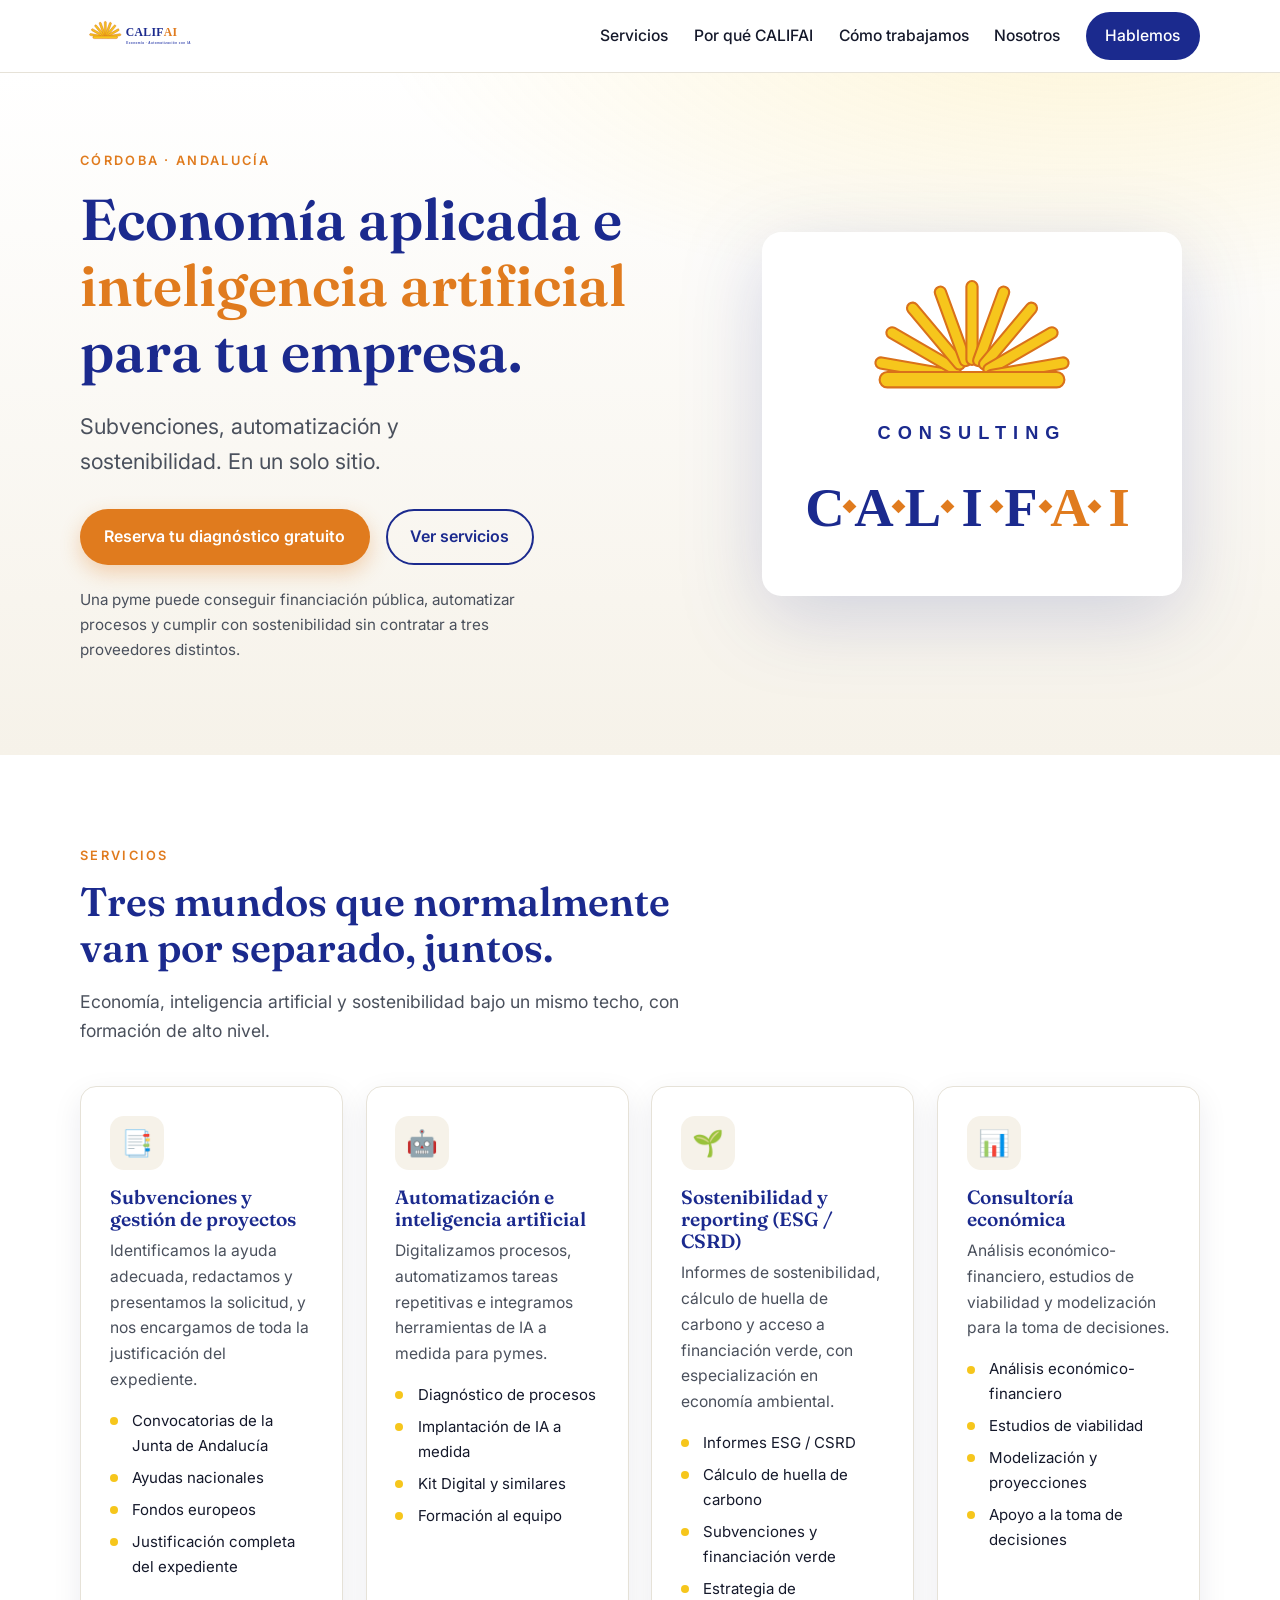
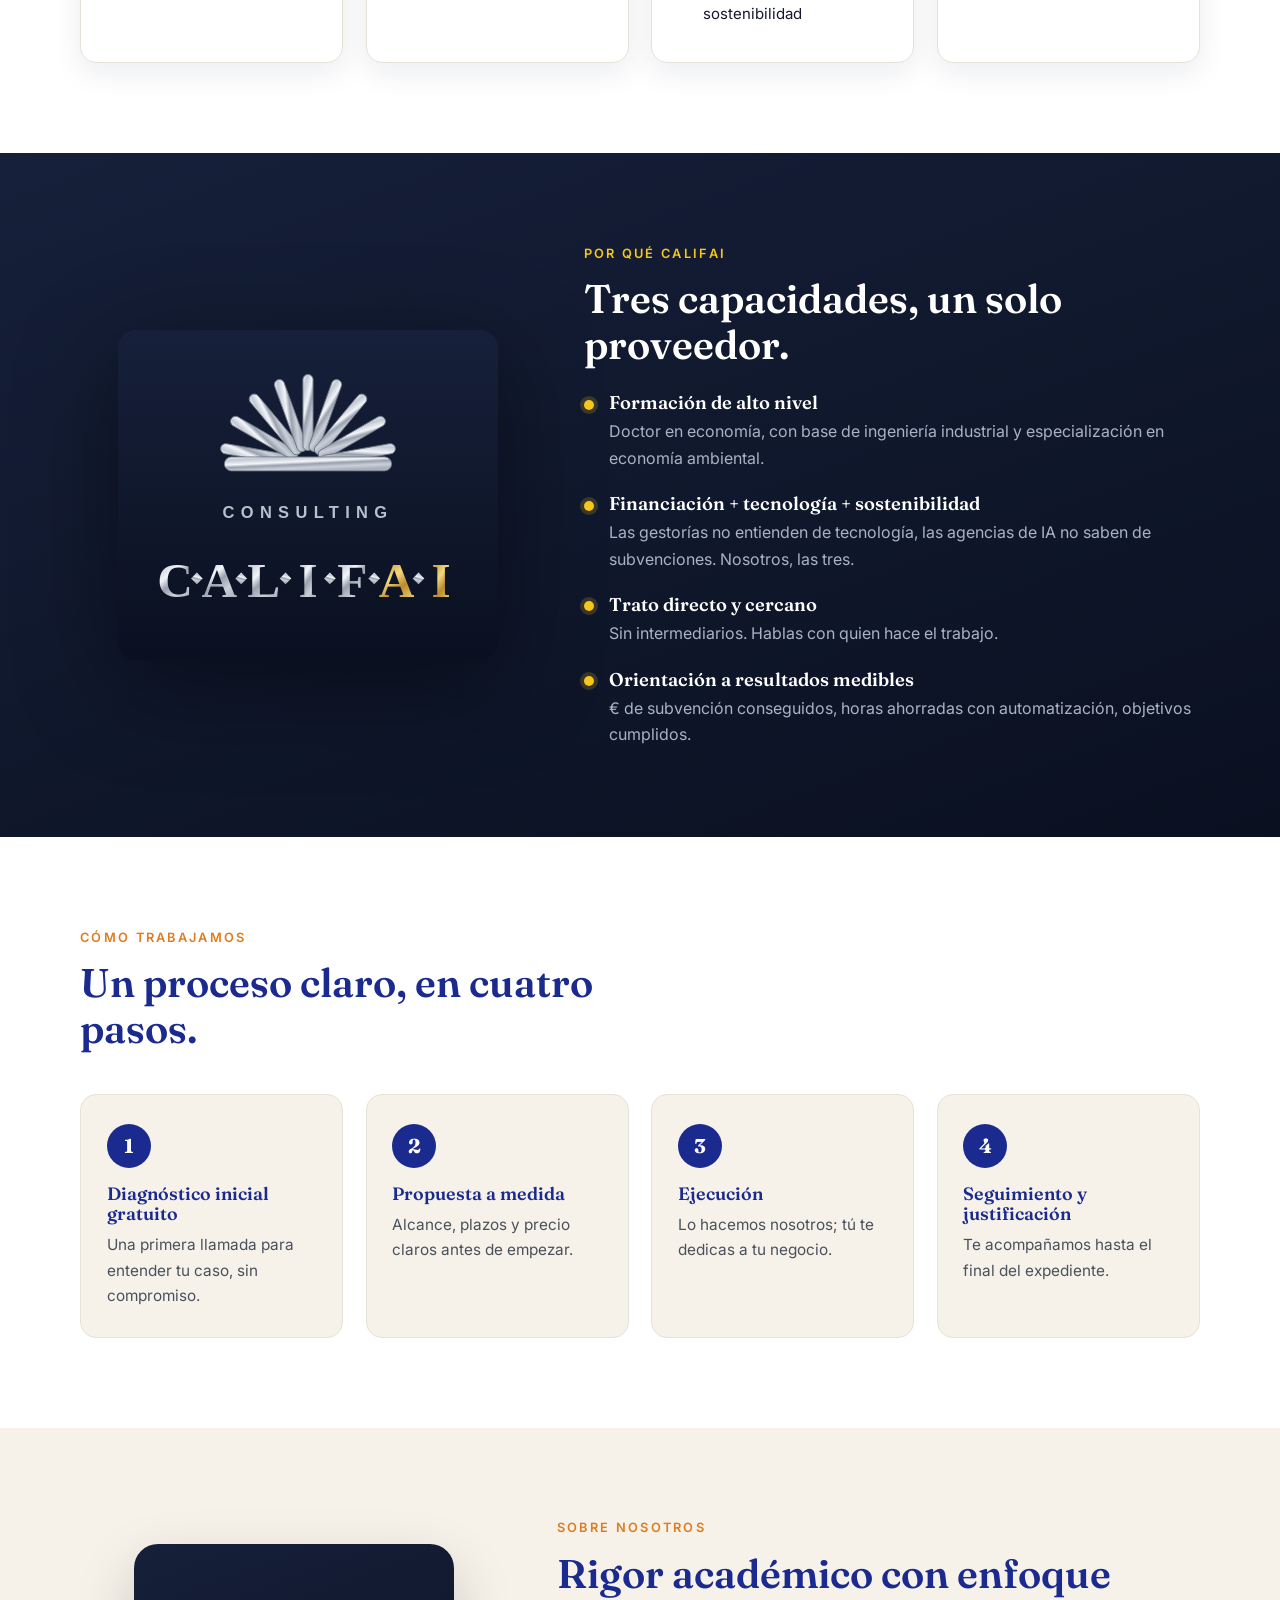
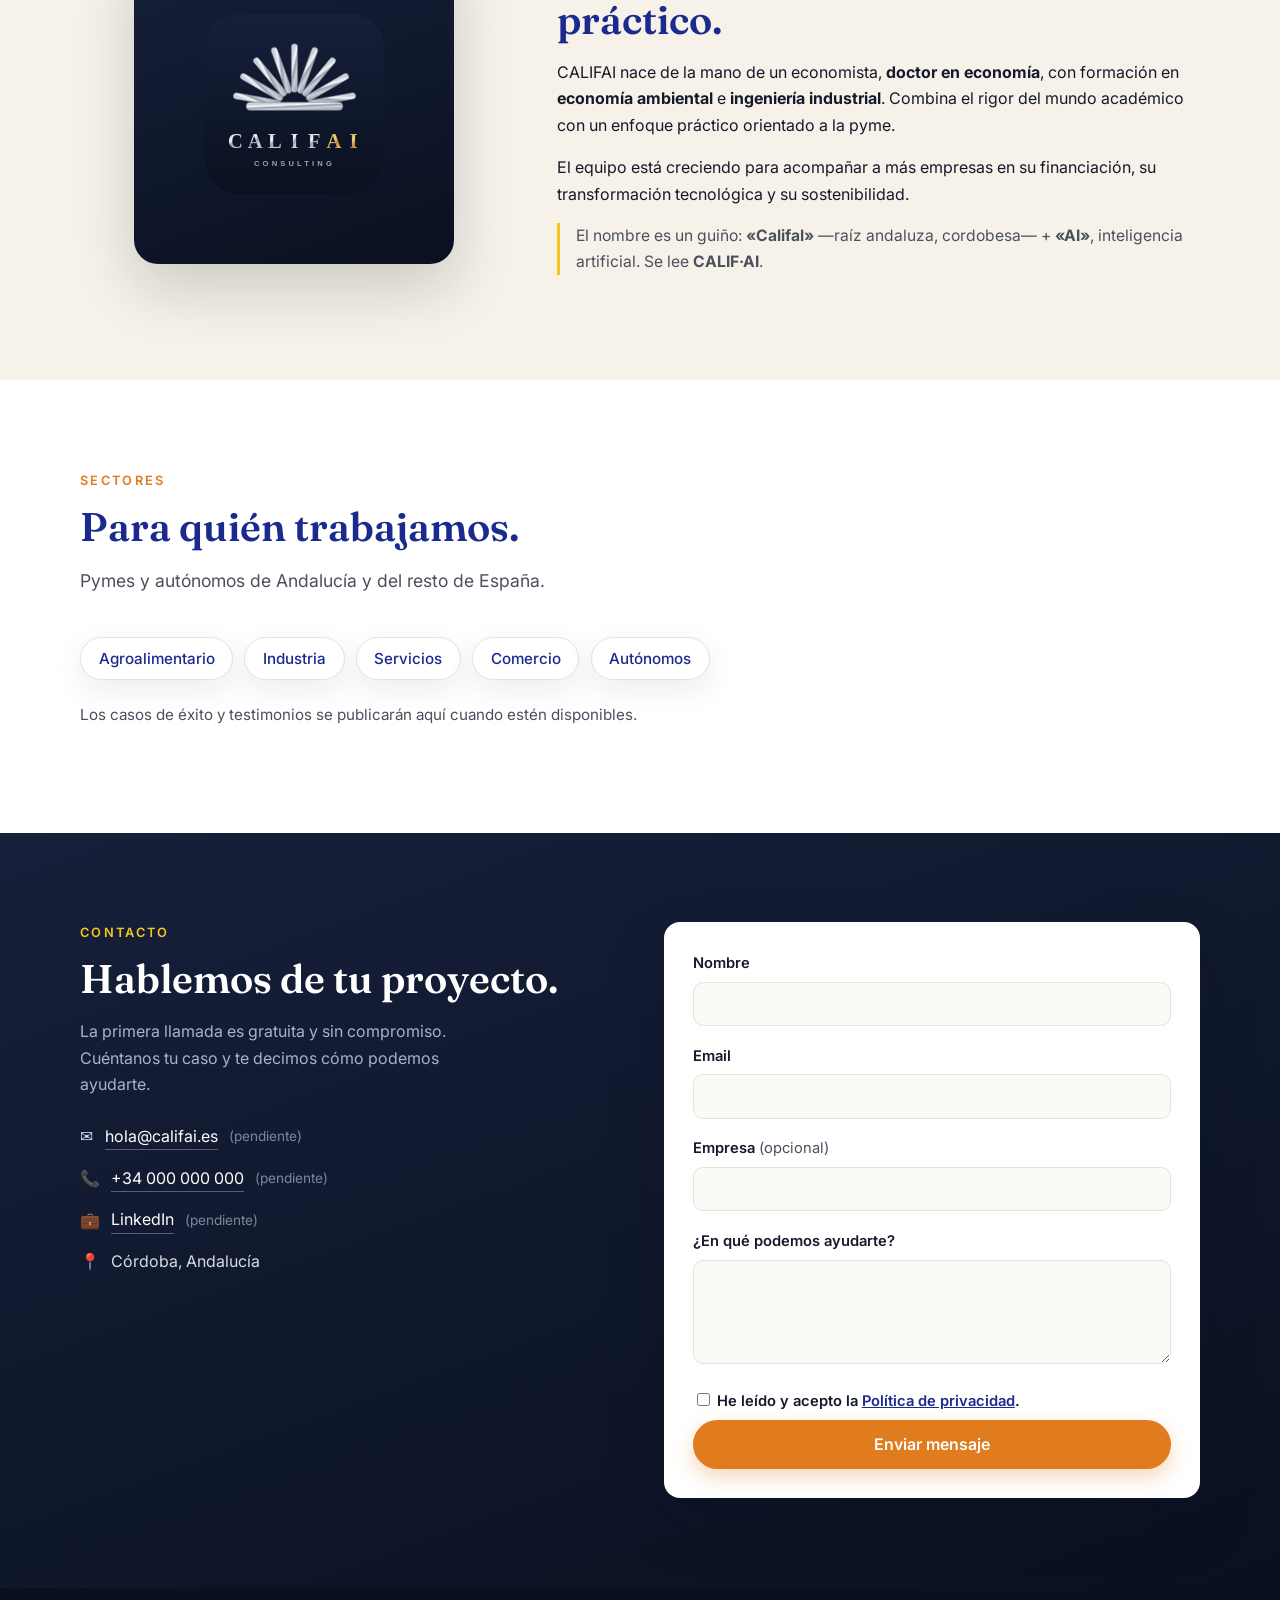
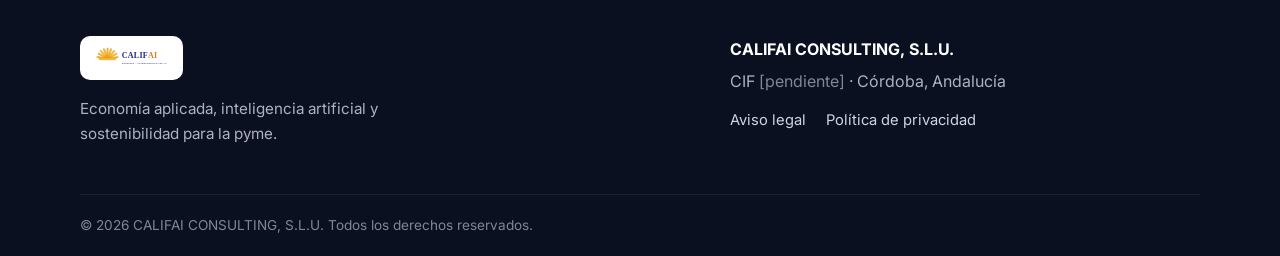
==== index.html @ d1c33600 "Monta la web corporativa de CALIFAI Sitio estático one-page (HTML/CSS/JS minimo) listo para GitHub P" ====
<!DOCTYPE html>
<html lang="es">
<head>
  <meta charset="UTF-8" />
  <meta name="viewport" content="width=device-width, initial-scale=1.0" />

  <title>CALIFAI — Economía aplicada, IA y sostenibilidad para tu empresa</title>
  <meta name="description" content="Consultora boutique en Córdoba. Unimos subvenciones, automatización con IA y sostenibilidad (ESG/CSRD) en un solo proveedor para que tu pyme crezca." />
  <meta name="author" content="CALIFAI CONSULTING, S.L.U." />
  <meta name="theme-color" content="#1B2A8E" />

  <!-- Open Graph -->
  <meta property="og:type" content="website" />
  <meta property="og:title" content="CALIFAI — Economía aplicada e inteligencia artificial" />
  <meta property="og:description" content="Subvenciones, automatización con IA y sostenibilidad. En un solo sitio." />
  <meta property="og:image" content="assets/califai_plata_medianoche.svg" />
  <meta property="og:locale" content="es_ES" />
  <meta name="twitter:card" content="summary_large_image" />
  <meta name="twitter:title" content="CALIFAI — Economía aplicada e inteligencia artificial" />
  <meta name="twitter:description" content="Subvenciones, automatización con IA y sostenibilidad. En un solo sitio." />
  <meta name="twitter:image" content="assets/califai_plata_medianoche.svg" />

  <!-- Favicon -->
  <link rel="icon" type="image/svg+xml" href="assets/califai_icono_metalico.svg" />
  <link rel="apple-touch-icon" href="assets/califai_icono_metalico.svg" />

  <!-- Fonts -->
  <link rel="preconnect" href="https://fonts.googleapis.com" />
  <link rel="preconnect" href="https://fonts.gstatic.com" crossorigin />
  <link href="https://fonts.googleapis.com/css2?family=Fraunces:opsz,wght@9..144,500;9..144,600;9..144,700&family=Inter:wght@400;500;600;700&display=swap" rel="stylesheet" />

  <link rel="stylesheet" href="styles.css" />
</head>
<body>
  <a class="skip-link" href="#main">Saltar al contenido</a>

  <!-- ===== Header / Navbar ===== -->
  <header class="site-header" id="top">
    <div class="container nav">
      <a class="nav__logo" href="#top" aria-label="CALIFAI — inicio">
        <img src="assets/califai_horizontal.svg" alt="CALIFAI Consulting" width="200" height="77" />
      </a>

      <button class="nav__toggle" aria-expanded="false" aria-controls="nav-menu" aria-label="Abrir menú">
        <span></span><span></span><span></span>
      </button>

      <nav class="nav__menu" id="nav-menu" aria-label="Navegación principal">
        <a href="#servicios">Servicios</a>
        <a href="#porque">Por qué CALIFAI</a>
        <a href="#proceso">Cómo trabajamos</a>
        <a href="#nosotros">Nosotros</a>
        <a class="btn btn--small" href="#contacto">Hablemos</a>
      </nav>
    </div>
  </header>

  <main id="main">

    <!-- ===== Hero ===== -->
    <section class="hero">
      <div class="container hero__inner">
        <div class="hero__content">
          <p class="hero__eyebrow">Córdoba · Andalucía</p>
          <h1 class="hero__title">Economía aplicada e <span class="accent">inteligencia&nbsp;artificial</span> para tu empresa.</h1>
          <p class="hero__subtitle">Subvenciones, automatización y sostenibilidad. En un solo sitio.</p>
          <div class="hero__actions">
            <a class="btn btn--primary" href="#contacto">Reserva tu diagnóstico gratuito</a>
            <a class="btn btn--ghost" href="#servicios">Ver servicios</a>
          </div>
          <p class="hero__note">Una pyme puede conseguir financiación pública, automatizar procesos y cumplir con sostenibilidad sin contratar a tres proveedores distintos.</p>
        </div>
        <div class="hero__art" aria-hidden="true">
          <img src="assets/califai_ai_destacada.svg" alt="" loading="eager" />
        </div>
      </div>
    </section>

    <!-- ===== Servicios ===== -->
    <section id="servicios" class="section">
      <div class="container">
        <header class="section__head">
          <p class="section__eyebrow">Servicios</p>
          <h2 class="section__title">Tres mundos que normalmente van por separado, juntos.</h2>
          <p class="section__lead">Economía, inteligencia artificial y sostenibilidad bajo un mismo techo, con formación de alto nivel.</p>
        </header>

        <div class="cards">
          <article class="card">
            <div class="card__icon" aria-hidden="true">📑</div>
            <h3 class="card__title">Subvenciones y gestión de proyectos</h3>
            <p class="card__what">Identificamos la ayuda adecuada, redactamos y presentamos la solicitud, y nos encargamos de toda la justificación del expediente.</p>
            <ul class="card__list">
              <li>Convocatorias de la Junta de Andalucía</li>
              <li>Ayudas nacionales</li>
              <li>Fondos europeos</li>
              <li>Justificación completa del expediente</li>
            </ul>
          </article>

          <article class="card">
            <div class="card__icon" aria-hidden="true">🤖</div>
            <h3 class="card__title">Automatización e inteligencia artificial</h3>
            <p class="card__what">Digitalizamos procesos, automatizamos tareas repetitivas e integramos herramientas de IA a medida para pymes.</p>
            <ul class="card__list">
              <li>Diagnóstico de procesos</li>
              <li>Implantación de IA a medida</li>
              <li>Kit Digital y similares</li>
              <li>Formación al equipo</li>
            </ul>
          </article>

          <article class="card">
            <div class="card__icon" aria-hidden="true">🌱</div>
            <h3 class="card__title">Sostenibilidad y reporting (ESG / CSRD)</h3>
            <p class="card__what">Informes de sostenibilidad, cálculo de huella de carbono y acceso a financiación verde, con especialización en economía ambiental.</p>
            <ul class="card__list">
              <li>Informes ESG / CSRD</li>
              <li>Cálculo de huella de carbono</li>
              <li>Subvenciones y financiación verde</li>
              <li>Estrategia de sostenibilidad</li>
            </ul>
          </article>

          <article class="card">
            <div class="card__icon" aria-hidden="true">📊</div>
            <h3 class="card__title">Consultoría económica</h3>
            <p class="card__what">Análisis económico-financiero, estudios de viabilidad y modelización para la toma de decisiones.</p>
            <ul class="card__list">
              <li>Análisis económico-financiero</li>
              <li>Estudios de viabilidad</li>
              <li>Modelización y proyecciones</li>
              <li>Apoyo a la toma de decisiones</li>
            </ul>
          </article>
        </div>
      </div>
    </section>

    <!-- ===== Por qué CALIFAI (fondo oscuro) ===== -->
    <section id="porque" class="section section--dark">
      <div class="container porque">
        <div class="porque__media" aria-hidden="true">
          <img src="assets/califai_plata_medianoche.svg" alt="" loading="lazy" />
        </div>
        <div class="porque__content">
          <p class="section__eyebrow section__eyebrow--light">Por qué CALIFAI</p>
          <h2 class="section__title section__title--light">Tres capacidades, un solo proveedor.</h2>
          <ul class="features">
            <li>
              <h3>Formación de alto nivel</h3>
              <p>Doctor en economía, con base de ingeniería industrial y especialización en economía ambiental.</p>
            </li>
            <li>
              <h3>Financiación + tecnología + sostenibilidad</h3>
              <p>Las gestorías no entienden de tecnología, las agencias de IA no saben de subvenciones. Nosotros, las tres.</p>
            </li>
            <li>
              <h3>Trato directo y cercano</h3>
              <p>Sin intermediarios. Hablas con quien hace el trabajo.</p>
            </li>
            <li>
              <h3>Orientación a resultados medibles</h3>
              <p>€ de subvención conseguidos, horas ahorradas con automatización, objetivos cumplidos.</p>
            </li>
          </ul>
        </div>
      </div>
    </section>

    <!-- ===== Cómo trabajamos ===== -->
    <section id="proceso" class="section">
      <div class="container">
        <header class="section__head">
          <p class="section__eyebrow">Cómo trabajamos</p>
          <h2 class="section__title">Un proceso claro, en cuatro pasos.</h2>
        </header>

        <ol class="steps">
          <li class="step">
            <span class="step__num">1</span>
            <h3 class="step__title">Diagnóstico inicial gratuito</h3>
            <p>Una primera llamada para entender tu caso, sin compromiso.</p>
          </li>
          <li class="step">
            <span class="step__num">2</span>
            <h3 class="step__title">Propuesta a medida</h3>
            <p>Alcance, plazos y precio claros antes de empezar.</p>
          </li>
          <li class="step">
            <span class="step__num">3</span>
            <h3 class="step__title">Ejecución</h3>
            <p>Lo hacemos nosotros; tú te dedicas a tu negocio.</p>
          </li>
          <li class="step">
            <span class="step__num">4</span>
            <h3 class="step__title">Seguimiento y justificación</h3>
            <p>Te acompañamos hasta el final del expediente.</p>
          </li>
        </ol>
      </div>
    </section>

    <!-- ===== Sobre nosotros ===== -->
    <section id="nosotros" class="section section--cream">
      <div class="container nosotros">
        <div class="nosotros__photo" aria-hidden="true">
          <div class="photo-placeholder">
            <img src="assets/califai_icono_metalico.svg" alt="" />
          </div>
        </div>
        <div class="nosotros__content">
          <p class="section__eyebrow">Sobre nosotros</p>
          <h2 class="section__title">Rigor académico con enfoque práctico.</h2>
          <p>CALIFAI nace de la mano de un economista, <strong>doctor en economía</strong>, con formación en <strong>economía ambiental</strong> e <strong>ingeniería industrial</strong>. Combina el rigor del mundo académico con un enfoque práctico orientado a la pyme.</p>
          <p>El equipo está creciendo para acompañar a más empresas en su financiación, su transformación tecnológica y su sostenibilidad.</p>
          <p class="nosotros__name">El nombre es un guiño: <strong>«Califal»</strong> —raíz andaluza, cordobesa— + <strong>«AI»</strong>, inteligencia artificial. Se lee <strong>CALIF·AI</strong>.</p>
        </div>
      </div>
    </section>

    <!-- ===== Casos / Sectores (placeholder) ===== -->
    <section id="sectores" class="section">
      <div class="container">
        <header class="section__head">
          <p class="section__eyebrow">Sectores</p>
          <h2 class="section__title">Para quién trabajamos.</h2>
          <p class="section__lead">Pymes y autónomos de Andalucía y del resto de España.</p>
        </header>
        <div class="tags">
          <span class="tag">Agroalimentario</span>
          <span class="tag">Industria</span>
          <span class="tag">Servicios</span>
          <span class="tag">Comercio</span>
          <span class="tag">Autónomos</span>
        </div>
        <p class="section__note">Los casos de éxito y testimonios se publicarán aquí cuando estén disponibles.</p>
      </div>
    </section>

    <!-- ===== Contacto ===== -->
    <section id="contacto" class="section section--dark">
      <div class="container contacto">
        <div class="contacto__intro">
          <p class="section__eyebrow section__eyebrow--light">Contacto</p>
          <h2 class="section__title section__title--light">Hablemos de tu proyecto.</h2>
          <p class="contacto__lead">La primera llamada es gratuita y sin compromiso. Cuéntanos tu caso y te decimos cómo podemos ayudarte.</p>
          <ul class="contacto__list">
            <li><span aria-hidden="true">✉️</span> <a href="mailto:hola@califai.es">hola@califai.es</a> <em>(pendiente)</em></li>
            <li><span aria-hidden="true">📞</span> <a href="tel:+34000000000">+34 000 000 000</a> <em>(pendiente)</em></li>
            <li><span aria-hidden="true">💼</span> <a href="#" rel="noopener">LinkedIn</a> <em>(pendiente)</em></li>
            <li><span aria-hidden="true">📍</span> Córdoba, Andalucía</li>
          </ul>
        </div>

        <!-- Reemplaza el action por tu endpoint de Formspree/Getform.
             Mientras tanto, el formulario abre el cliente de correo (fallback mailto). -->
        <form class="form" action="mailto:hola@califai.es" method="post" enctype="text/plain">
          <div class="form__row">
            <label for="nombre">Nombre</label>
            <input type="text" id="nombre" name="nombre" autocomplete="name" required />
          </div>
          <div class="form__row">
            <label for="email">Email</label>
            <input type="email" id="email" name="email" autocomplete="email" required />
          </div>
          <div class="form__row">
            <label for="empresa">Empresa <span class="optional">(opcional)</span></label>
            <input type="text" id="empresa" name="empresa" autocomplete="organization" />
          </div>
          <div class="form__row">
            <label for="mensaje">¿En qué podemos ayudarte?</label>
            <textarea id="mensaje" name="mensaje" rows="4" required></textarea>
          </div>
          <label class="form__check">
            <input type="checkbox" name="privacidad" required />
            <span>He leído y acepto la <a href="privacidad.html">Política de privacidad</a>.</span>
          </label>
          <button class="btn btn--primary btn--block" type="submit">Enviar mensaje</button>
        </form>
      </div>
    </section>

  </main>

  <!-- ===== Footer ===== -->
  <footer class="site-footer">
    <div class="container footer">
      <div class="footer__brand">
        <img src="assets/califai_horizontal.svg" alt="CALIFAI Consulting" width="170" height="65" />
        <p>Economía aplicada, inteligencia artificial y sostenibilidad para la pyme.</p>
      </div>
      <div class="footer__legal">
        <p><strong>CALIFAI CONSULTING, S.L.U.</strong></p>
        <p>CIF <span class="placeholder">[pendiente]</span> · Córdoba, Andalucía</p>
        <nav class="footer__links" aria-label="Enlaces legales">
          <a href="aviso-legal.html">Aviso legal</a>
          <a href="privacidad.html">Política de privacidad</a>
        </nav>
      </div>
    </div>
    <div class="container footer__bottom">
      <p>&copy; <span id="year">2026</span> CALIFAI CONSULTING, S.L.U. Todos los derechos reservados.</p>
    </div>
  </footer>

  <script src="script.js"></script>
</body>
</html>
---- styles.css ----
/* ===========================================================
   CALIFAI — hoja de estilos
   =========================================================== */

:root {
  /* Marca */
  --navy:        #1B2A8E;
  --navy-bright: #3A4AB0;
  --gold:        #F6C61C;
  --orange:      #E07B1E;
  --midnight-1:  #0A1020;
  --midnight-2:  #16203A;
  --cream:       #F6F2E9;
  --gray:        #4A505C;

  --ink:         #15192b;
  --white:       #ffffff;
  --line:        #e6e2d8;

  --maxw: 1120px;
  --radius: 16px;
  --radius-sm: 10px;
  --shadow: 0 10px 30px rgba(16, 24, 64, 0.08);
  --shadow-lg: 0 24px 60px rgba(10, 16, 32, 0.18);

  --font-head: "Fraunces", Georgia, "Times New Roman", serif;
  --font-body: "Inter", system-ui, -apple-system, "Segoe UI", Roboto, sans-serif;
}

/* ---------- Reset / base ---------- */
*, *::before, *::after { box-sizing: border-box; }

html { scroll-behavior: smooth; scroll-padding-top: 90px; }

body {
  margin: 0;
  font-family: var(--font-body);
  color: var(--ink);
  background: var(--white);
  line-height: 1.65;
  -webkit-font-smoothing: antialiased;
  text-rendering: optimizeLegibility;
}

@media (prefers-reduced-motion: reduce) {
  html { scroll-behavior: auto; }
  * { animation: none !important; transition: none !important; }
}

img { max-width: 100%; display: block; height: auto; }

a { color: var(--navy); }

h1, h2, h3 { font-family: var(--font-head); line-height: 1.15; margin: 0 0 .4em; font-weight: 600; }

p { margin: 0 0 1rem; }

.container { width: min(100% - 2.5rem, var(--maxw)); margin-inline: auto; }

.accent { color: var(--orange); }

/* ---------- Accesibilidad: skip link ---------- */
.skip-link {
  position: absolute; left: -999px; top: 0;
  background: var(--navy); color: #fff; padding: .6rem 1rem;
  border-radius: 0 0 var(--radius-sm) 0; z-index: 1000;
}
.skip-link:focus { left: 0; }

:focus-visible { outline: 3px solid var(--orange); outline-offset: 2px; border-radius: 4px; }

/* ---------- Botones ---------- */
.btn {
  display: inline-flex; align-items: center; justify-content: center;
  gap: .5rem;
  font-family: var(--font-body);
  font-weight: 600; font-size: 1rem;
  padding: .8rem 1.4rem;
  border-radius: 999px;
  border: 2px solid transparent;
  text-decoration: none;
  cursor: pointer;
  transition: transform .15s ease, box-shadow .15s ease, background-color .15s ease, color .15s ease;
}
.btn:hover { transform: translateY(-2px); }
.btn--primary { background: var(--orange); color: #fff; box-shadow: 0 8px 20px rgba(224, 123, 30, .3); }
.btn--primary:hover { background: #c96a14; }
.btn--ghost { background: transparent; color: var(--navy); border-color: var(--navy); }
.btn--ghost:hover { background: var(--navy); color: #fff; }
.btn--small { padding: .55rem 1.1rem; font-size: .95rem; background: var(--navy); color: #fff; }
.btn--small:hover { background: var(--navy-bright); }
.btn--block { width: 100%; }

/* ---------- Header / Navbar ---------- */
.site-header {
  position: sticky; top: 0; z-index: 100;
  background: rgba(255, 255, 255, .92);
  backdrop-filter: saturate(140%) blur(8px);
  border-bottom: 1px solid var(--line);
}
.nav { display: flex; align-items: center; justify-content: space-between; min-height: 72px; gap: 1rem; }
.nav__logo img { height: 46px; width: auto; }
.nav__menu { display: flex; align-items: center; gap: 1.6rem; }
.nav__menu a {
  text-decoration: none; color: var(--ink); font-weight: 500; font-size: .98rem;
}
.nav__menu a:not(.btn):hover { color: var(--orange); }
.nav__menu a.btn { color: #fff; }

.nav__toggle {
  display: none;
  flex-direction: column; gap: 5px;
  background: none; border: 0; padding: 8px; cursor: pointer;
}
.nav__toggle span { width: 26px; height: 3px; background: var(--navy); border-radius: 3px; transition: .25s; }
.nav__toggle[aria-expanded="true"] span:nth-child(1) { transform: translateY(8px) rotate(45deg); }
.nav__toggle[aria-expanded="true"] span:nth-child(2) { opacity: 0; }
.nav__toggle[aria-expanded="true"] span:nth-child(3) { transform: translateY(-8px) rotate(-45deg); }

/* ---------- Hero ---------- */
.hero {
  background:
    radial-gradient(1200px 500px at 85% -10%, rgba(246, 198, 28, .18), transparent 60%),
    linear-gradient(180deg, #fff 0%, var(--cream) 100%);
  padding: clamp(3rem, 6vw, 6rem) 0;
}
.hero__inner { display: grid; grid-template-columns: 1.15fr .85fr; gap: 3rem; align-items: center; }
.hero__eyebrow {
  text-transform: uppercase; letter-spacing: .18em; font-size: .8rem; font-weight: 600;
  color: var(--orange); margin-bottom: 1rem;
}
.hero__title { font-size: clamp(2.2rem, 5vw, 3.6rem); font-weight: 600; color: var(--navy); }
.hero__subtitle { font-size: clamp(1.1rem, 2vw, 1.35rem); color: var(--gray); max-width: 30ch; }
.hero__actions { display: flex; flex-wrap: wrap; gap: 1rem; margin: 1.8rem 0 1.4rem; }
.hero__note { font-size: .95rem; color: var(--gray); max-width: 48ch; }
.hero__art img { width: 100%; max-width: 420px; margin-inline: auto; filter: drop-shadow(0 20px 40px rgba(27, 42, 142, .18)); }

/* ---------- Secciones genéricas ---------- */
.section { padding: clamp(3.5rem, 7vw, 6rem) 0; }
.section--cream { background: var(--cream); }
.section--dark {
  background: linear-gradient(160deg, var(--midnight-2) 0%, var(--midnight-1) 100%);
  color: #d7dce6;
}
.section__head { max-width: 60ch; margin-bottom: 2.6rem; }
.section__eyebrow {
  text-transform: uppercase; letter-spacing: .18em; font-size: .8rem; font-weight: 600;
  color: var(--orange); margin-bottom: .8rem;
}
.section__eyebrow--light { color: var(--gold); }
.section__title { font-size: clamp(1.7rem, 3.4vw, 2.5rem); color: var(--navy); }
.section__title--light { color: #fff; }
.section__lead { font-size: 1.1rem; color: var(--gray); }
.section--dark .section__lead { color: #aab3c4; }
.section__note { color: var(--gray); font-size: .95rem; margin-top: 1.4rem; }

/* ---------- Tarjetas de servicios ---------- */
.cards { display: grid; grid-template-columns: repeat(auto-fit, minmax(260px, 1fr)); gap: 1.4rem; }
.card {
  background: #fff; border: 1px solid var(--line); border-radius: var(--radius);
  padding: 1.8rem; box-shadow: var(--shadow);
  transition: transform .2s ease, box-shadow .2s ease, border-color .2s ease;
}
.card:hover { transform: translateY(-4px); box-shadow: var(--shadow-lg); border-color: #d8d2c4; }
.card__icon {
  width: 54px; height: 54px; border-radius: 14px;
  display: grid; place-items: center; font-size: 1.6rem;
  background: var(--cream); margin-bottom: 1rem;
}
.card__title { font-size: 1.2rem; color: var(--navy); }
.card__what { color: var(--gray); font-size: .98rem; }
.card__list { margin: 1rem 0 0; padding: 0; list-style: none; }
.card__list li {
  position: relative; padding-left: 1.4rem; margin-bottom: .45rem;
  font-size: .94rem; color: var(--ink);
}
.card__list li::before {
  content: ""; position: absolute; left: 0; top: .55em;
  width: 8px; height: 8px; border-radius: 50%; background: var(--gold);
}

/* ---------- Por qué (dark) ---------- */
.porque { display: grid; grid-template-columns: .85fr 1.15fr; gap: 3rem; align-items: center; }
.porque__media img { width: 100%; max-width: 380px; margin-inline: auto; filter: drop-shadow(0 24px 50px rgba(0, 0, 0, .45)); }
.features { list-style: none; margin: 1.5rem 0 0; padding: 0; display: grid; gap: 1.4rem; }
.features li { padding-left: 1.6rem; position: relative; }
.features li::before {
  content: ""; position: absolute; left: 0; top: .45em;
  width: 10px; height: 10px; border-radius: 50%;
  background: var(--gold); box-shadow: 0 0 0 4px rgba(246, 198, 28, .18);
}
.features h3 { color: #fff; font-size: 1.15rem; margin-bottom: .25em; }
.features p { color: #aab3c4; margin: 0; }

/* ---------- Proceso ---------- */
.steps {
  list-style: none; margin: 0; padding: 0;
  display: grid; grid-template-columns: repeat(auto-fit, minmax(220px, 1fr)); gap: 1.4rem;
  counter-reset: step;
}
.step {
  background: var(--cream); border-radius: var(--radius); padding: 1.8rem 1.6rem;
  border: 1px solid var(--line);
}
.step__num {
  display: grid; place-items: center;
  width: 44px; height: 44px; border-radius: 50%;
  background: var(--navy); color: #fff; font-family: var(--font-head); font-weight: 700;
  font-size: 1.25rem; margin-bottom: 1rem;
}
.step__title { font-size: 1.12rem; color: var(--navy); }
.step p { color: var(--gray); margin: 0; font-size: .96rem; }

/* ---------- Nosotros ---------- */
.nosotros { display: grid; grid-template-columns: .8fr 1.2fr; gap: 3rem; align-items: center; }
.photo-placeholder {
  aspect-ratio: 1; max-width: 320px; margin-inline: auto;
  border-radius: 24px; overflow: hidden;
  background: linear-gradient(160deg, var(--midnight-2), var(--midnight-1));
  display: grid; place-items: center; padding: 2rem;
  box-shadow: var(--shadow-lg);
}
.photo-placeholder img { width: 70%; }
.nosotros__name { font-size: .98rem; color: var(--gray); border-left: 3px solid var(--gold); padding-left: 1rem; }

/* ---------- Tags ---------- */
.tags { display: flex; flex-wrap: wrap; gap: .7rem; }
.tag {
  background: #fff; border: 1px solid var(--line); border-radius: 999px;
  padding: .5rem 1.1rem; font-weight: 500; font-size: .95rem; color: var(--navy);
  box-shadow: var(--shadow);
}

/* ---------- Contacto ---------- */
.contacto { display: grid; grid-template-columns: 1fr 1fr; gap: 3rem; align-items: start; }
.contacto__lead { color: #aab3c4; max-width: 42ch; }
.contacto__list { list-style: none; margin: 1.6rem 0 0; padding: 0; display: grid; gap: .9rem; }
.contacto__list li { display: flex; align-items: center; gap: .7rem; color: #d7dce6; }
.contacto__list a { color: #fff; text-decoration: none; border-bottom: 1px solid rgba(255,255,255,.3); }
.contacto__list a:hover { border-color: var(--gold); color: var(--gold); }
.contacto__list em { color: #7e879a; font-style: normal; font-size: .85rem; }

.form {
  background: #fff; color: var(--ink);
  border-radius: var(--radius); padding: 1.8rem; box-shadow: var(--shadow-lg);
}
.form__row { margin-bottom: 1.1rem; }
.form label { display: block; font-weight: 600; font-size: .92rem; margin-bottom: .4rem; }
.optional { font-weight: 400; color: var(--gray); }
.form input, .form textarea {
  width: 100%; font-family: inherit; font-size: 1rem;
  padding: .7rem .9rem; border: 1px solid var(--line); border-radius: var(--radius-sm);
  background: #fbfaf6; color: var(--ink);
}
.form input:focus, .form textarea:focus { border-color: var(--navy); background: #fff; outline: none; }
.form textarea { resize: vertical; }
.form__check { display: flex; align-items: flex-start; gap: .6rem; font-weight: 400; font-size: .9rem; margin-bottom: 1.2rem; }
.form__check input { width: auto; margin-top: .25rem; }
.form__check a { color: var(--navy); }

/* ---------- Footer ---------- */
.site-footer { background: var(--midnight-1); color: #aab3c4; padding-top: 3rem; }
.footer { display: grid; grid-template-columns: 1.3fr 1fr; gap: 2.5rem; padding-bottom: 2rem; }
.footer__brand img { height: 44px; width: auto; margin-bottom: 1rem; background: #fff; border-radius: 10px; padding: 6px 10px; }
.footer__brand p { max-width: 38ch; font-size: .95rem; }
.footer__legal p { margin: 0 0 .4rem; }
.footer__legal strong { color: #fff; }
.footer__links { display: flex; gap: 1.2rem; margin-top: .8rem; }
.footer__links a { color: #cfd5e0; text-decoration: none; font-size: .92rem; }
.footer__links a:hover { color: var(--gold); }
.placeholder { color: #7e879a; }
.footer__bottom { border-top: 1px solid rgba(255,255,255,.08); padding: 1.2rem 0; }
.footer__bottom p { margin: 0; font-size: .85rem; color: #7e879a; }

/* ---------- Páginas legales ---------- */
.legal { padding: clamp(2.5rem, 5vw, 4rem) 0; }
.legal .container { max-width: 760px; }
.legal h1 { color: var(--navy); font-size: clamp(1.8rem, 4vw, 2.6rem); }
.legal h2 { color: var(--navy); font-size: 1.3rem; margin-top: 2rem; }
.legal a.back { display: inline-block; margin-bottom: 1.5rem; text-decoration: none; font-weight: 600; }
.legal a.back:hover { color: var(--orange); }
.legal .note { background: var(--cream); border-left: 3px solid var(--gold); padding: 1rem 1.2rem; border-radius: var(--radius-sm); }

/* ---------- Responsive ---------- */
@media (max-width: 860px) {
  .hero__inner { grid-template-columns: 1fr; }
  .hero__art { order: -1; }
  .hero__art img { max-width: 300px; }
  .porque, .nosotros, .contacto { grid-template-columns: 1fr; }
  .porque__media, .nosotros__photo { display: none; }
  .footer { grid-template-columns: 1fr; }

  .nav__toggle { display: flex; }
  .nav__menu {
    position: absolute; top: 72px; left: 0; right: 0;
    flex-direction: column; align-items: stretch; gap: 0;
    background: #fff; border-bottom: 1px solid var(--line);
    padding: .5rem 1.25rem 1.25rem;
    box-shadow: var(--shadow);
    display: none;
  }
  .nav__menu.is-open { display: flex; }
  .nav__menu a { padding: .85rem 0; border-bottom: 1px solid var(--line); }
  .nav__menu a.btn { margin-top: .8rem; text-align: center; border-bottom: 0; }
}
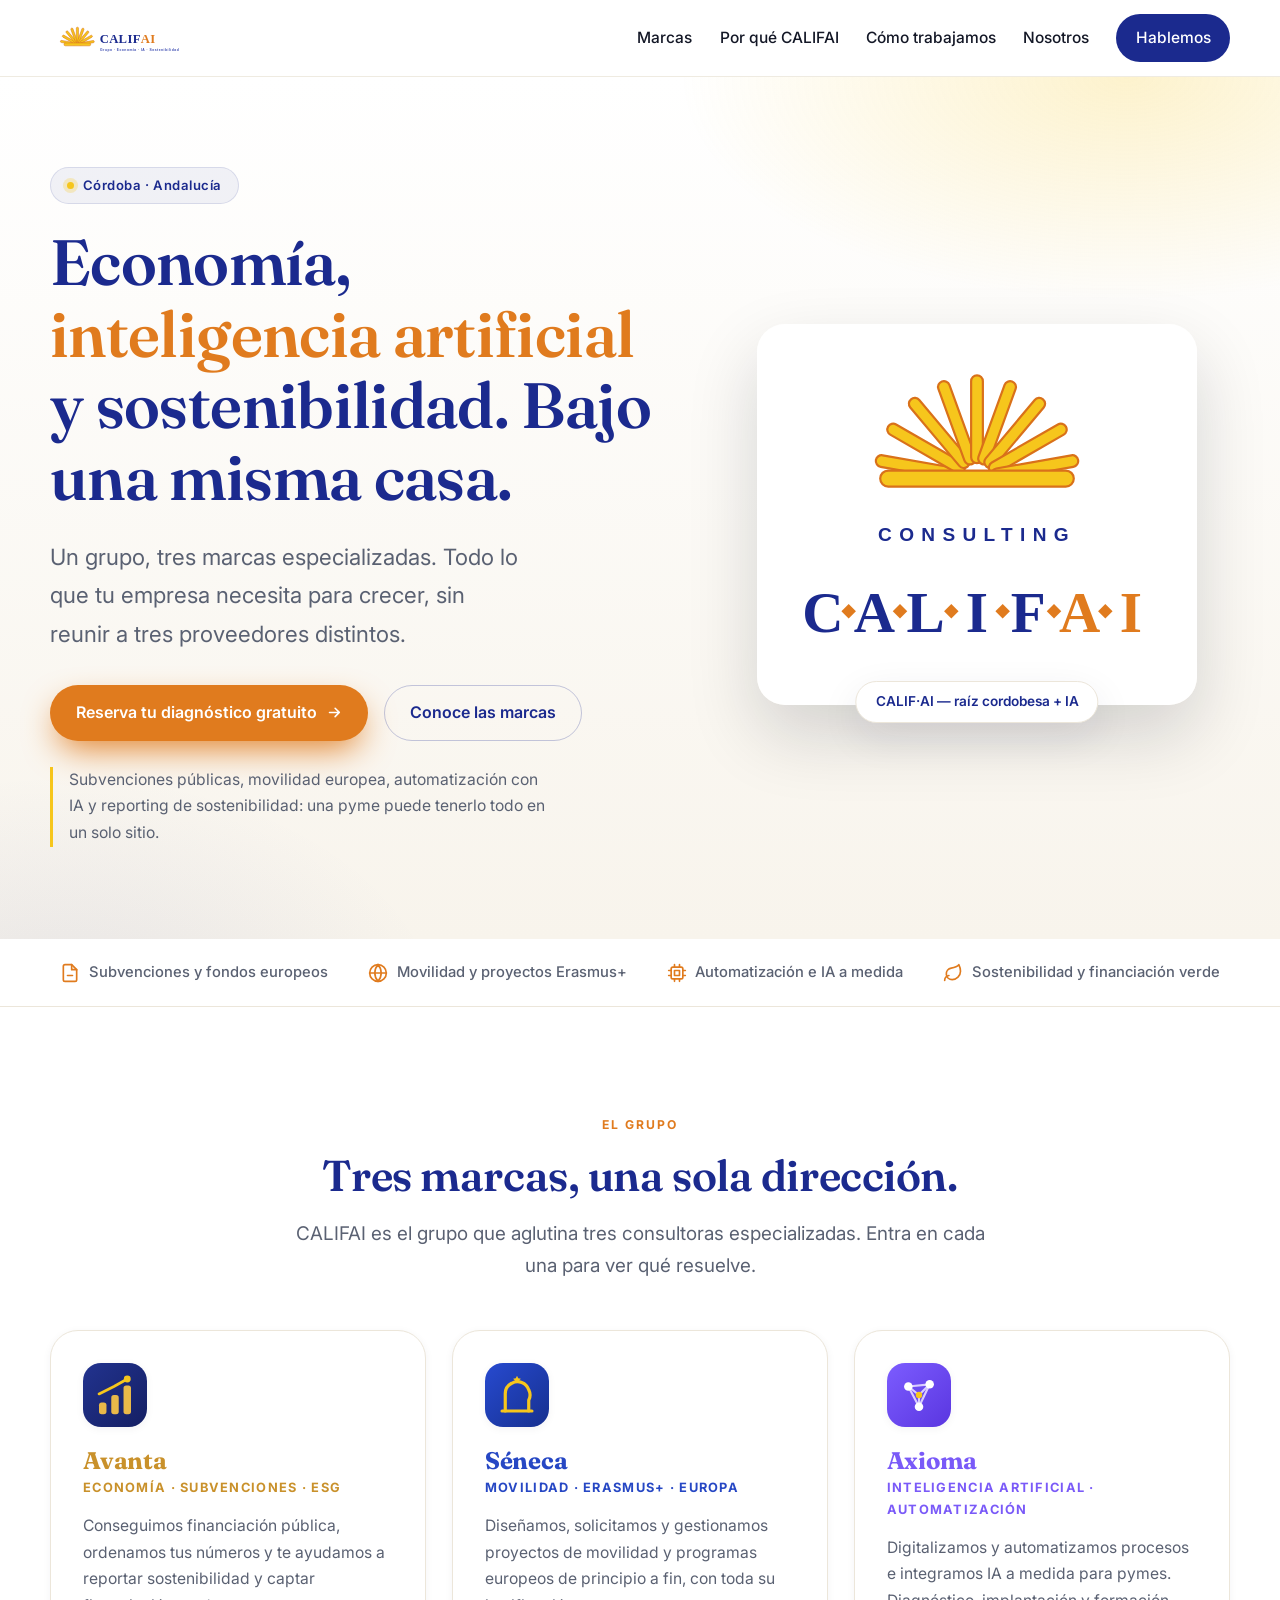
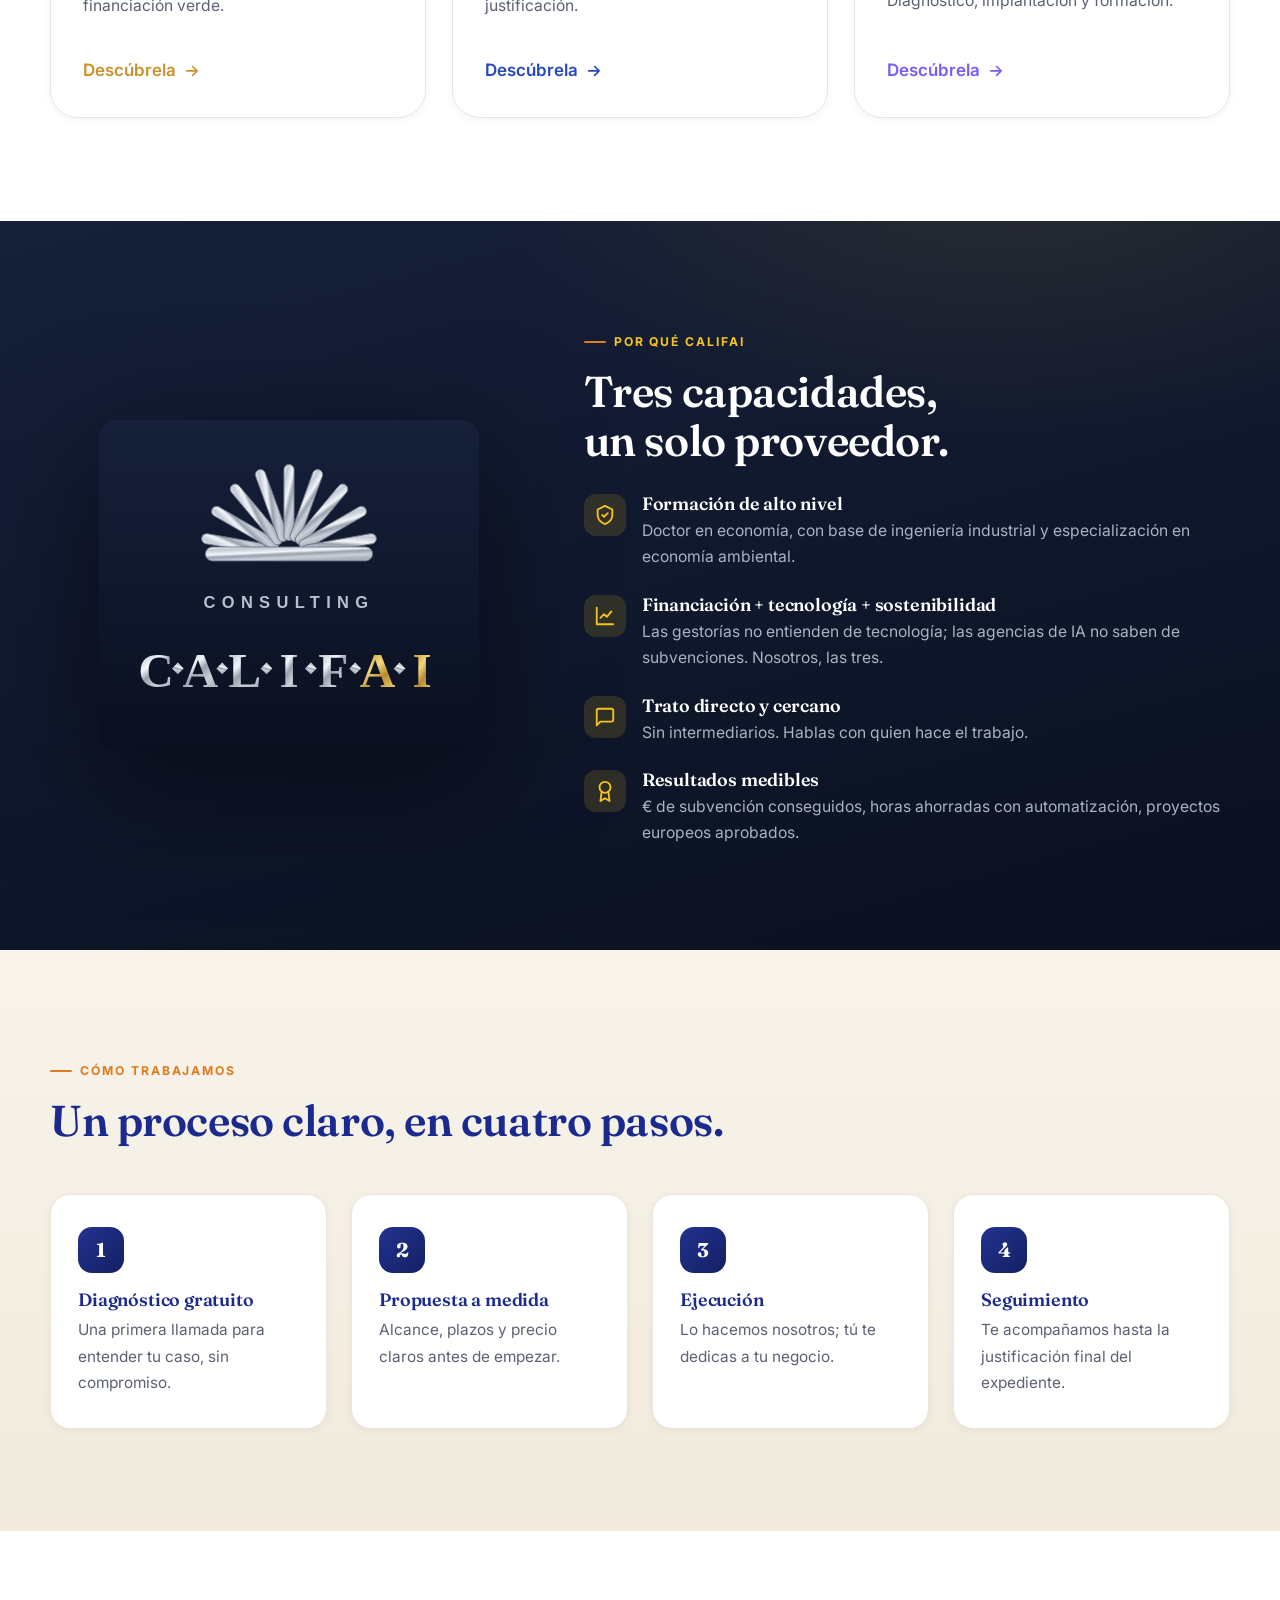
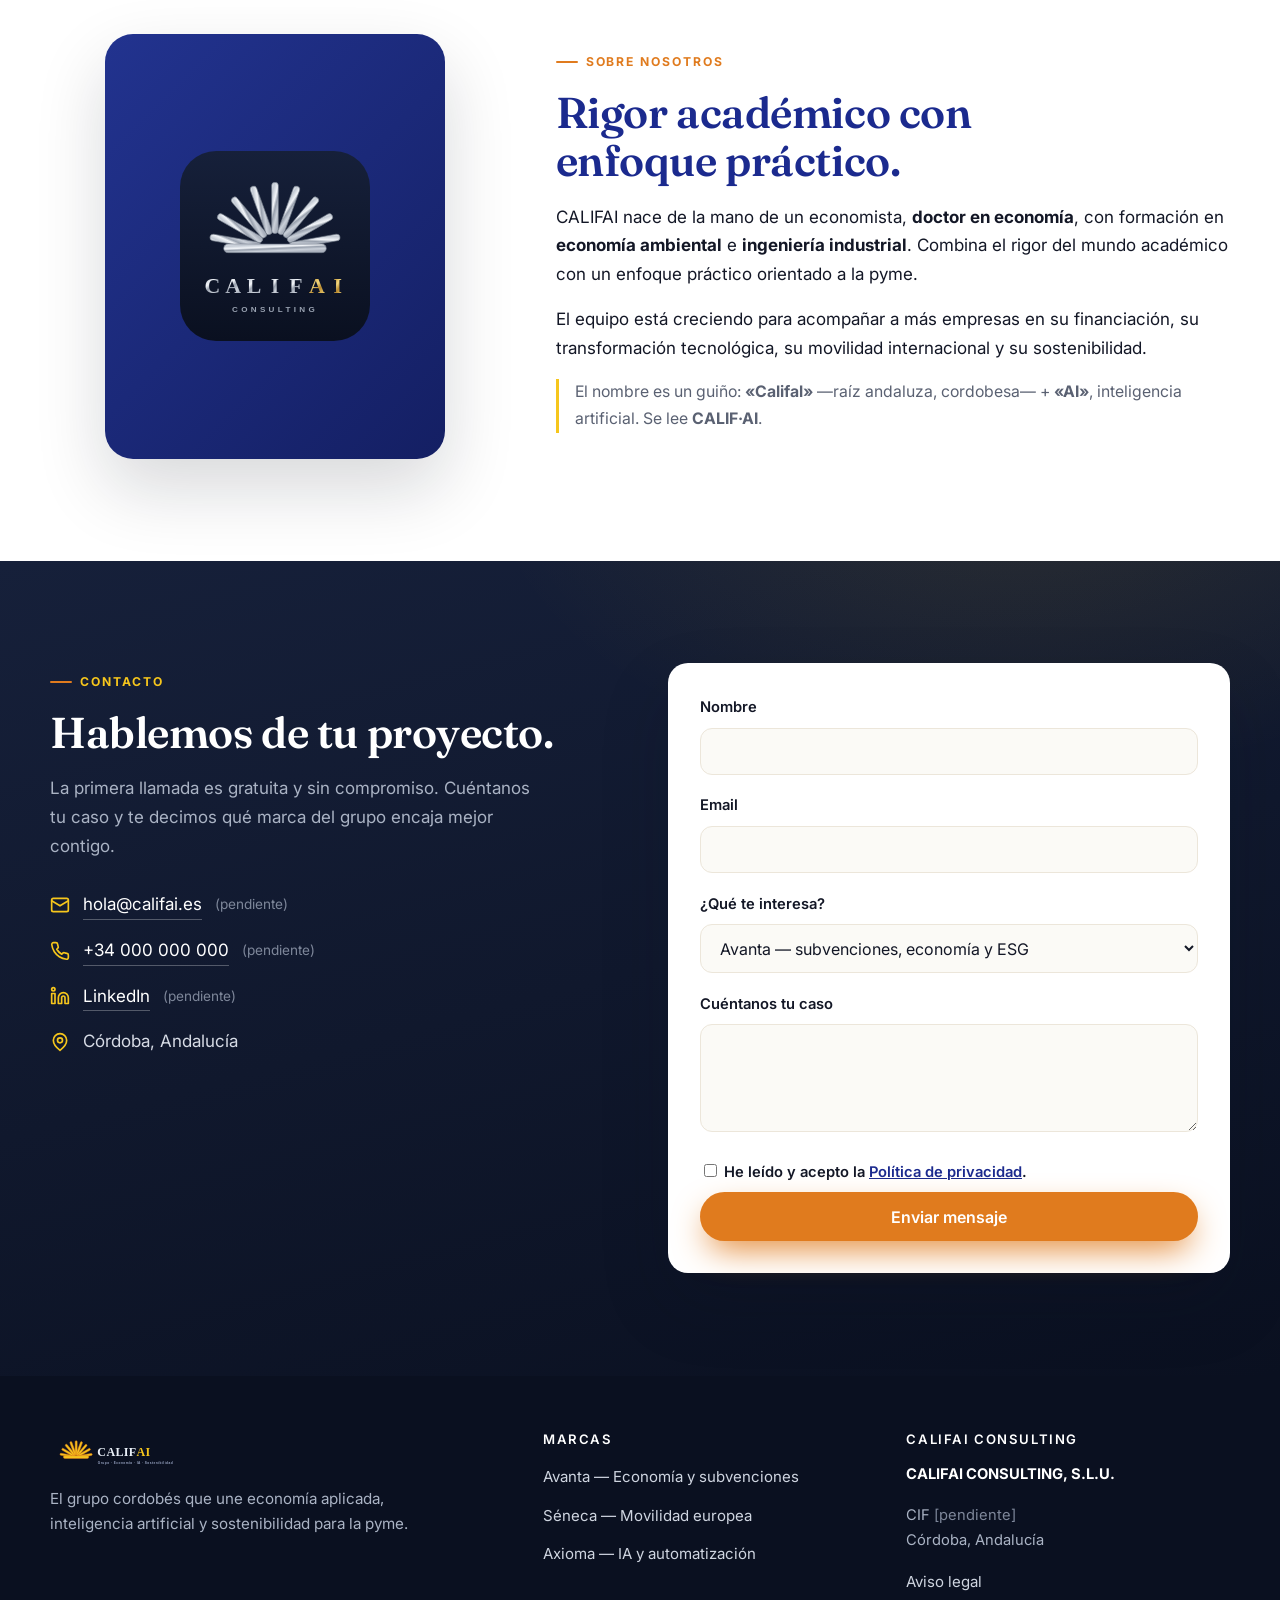
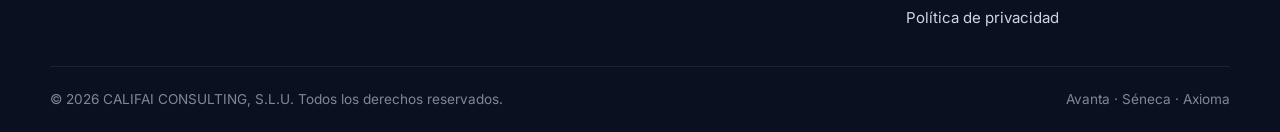
==== commit 0756b3e7: "Rediseno premium + arquitectura de marca (Avanta, Seneca, Axioma) - CALIFAI pasa a ser grupo paragua" ====
--- a/index.html
+++ b/index.html
@@ -4,27 +4,24 @@
   <meta charset="UTF-8" />
   <meta name="viewport" content="width=device-width, initial-scale=1.0" />
 
-  <title>CALIFAI — Economía aplicada, IA y sostenibilidad para tu empresa</title>
-  <meta name="description" content="Consultora boutique en Córdoba. Unimos subvenciones, automatización con IA y sostenibilidad (ESG/CSRD) en un solo proveedor para que tu pyme crezca." />
+  <title>CALIFAI — Grupo de economía, IA y sostenibilidad para tu empresa</title>
+  <meta name="description" content="Grupo cordobés que une asesoría económica y subvenciones (Avanta), movilidad y proyectos europeos (Séneca) e inteligencia artificial (Axioma). Una sola casa, tres capacidades." />
   <meta name="author" content="CALIFAI CONSULTING, S.L.U." />
   <meta name="theme-color" content="#1B2A8E" />
 
-  <!-- Open Graph -->
   <meta property="og:type" content="website" />
-  <meta property="og:title" content="CALIFAI — Economía aplicada e inteligencia artificial" />
-  <meta property="og:description" content="Subvenciones, automatización con IA y sostenibilidad. En un solo sitio." />
+  <meta property="og:title" content="CALIFAI — Economía, IA y sostenibilidad" />
+  <meta property="og:description" content="Subvenciones, movilidad europea, automatización e IA. Un grupo, tres marcas." />
   <meta property="og:image" content="assets/califai_plata_medianoche.svg" />
   <meta property="og:locale" content="es_ES" />
   <meta name="twitter:card" content="summary_large_image" />
-  <meta name="twitter:title" content="CALIFAI — Economía aplicada e inteligencia artificial" />
-  <meta name="twitter:description" content="Subvenciones, automatización con IA y sostenibilidad. En un solo sitio." />
+  <meta name="twitter:title" content="CALIFAI — Economía, IA y sostenibilidad" />
+  <meta name="twitter:description" content="Subvenciones, movilidad europea, automatización e IA. Un grupo, tres marcas." />
   <meta name="twitter:image" content="assets/califai_plata_medianoche.svg" />
 
-  <!-- Favicon -->
   <link rel="icon" type="image/svg+xml" href="assets/califai_icono_metalico.svg" />
   <link rel="apple-touch-icon" href="assets/califai_icono_metalico.svg" />
 
-  <!-- Fonts -->
   <link rel="preconnect" href="https://fonts.googleapis.com" />
   <link rel="preconnect" href="https://fonts.gstatic.com" crossorigin />
   <link href="https://fonts.googleapis.com/css2?family=Fraunces:opsz,wght@9..144,500;9..144,600;9..144,700&family=Inter:wght@400;500;600;700&display=swap" rel="stylesheet" />
@@ -34,19 +31,17 @@
 <body>
   <a class="skip-link" href="#main">Saltar al contenido</a>
 
-  <!-- ===== Header / Navbar ===== -->
+  <!-- ===== Header ===== -->
   <header class="site-header" id="top">
     <div class="container nav">
       <a class="nav__logo" href="#top" aria-label="CALIFAI — inicio">
-        <img src="assets/califai_horizontal.svg" alt="CALIFAI Consulting" width="200" height="77" />
+        <img src="assets/logo-califai.svg" alt="CALIFAI" width="190" height="58" />
       </a>
-
       <button class="nav__toggle" aria-expanded="false" aria-controls="nav-menu" aria-label="Abrir menú">
         <span></span><span></span><span></span>
       </button>
-
       <nav class="nav__menu" id="nav-menu" aria-label="Navegación principal">
-        <a href="#servicios">Servicios</a>
+        <a href="#marcas">Marcas</a>
         <a href="#porque">Por qué CALIFAI</a>
         <a href="#proceso">Cómo trabajamos</a>
         <a href="#nosotros">Nosotros</a>
@@ -61,107 +56,102 @@
     <section class="hero">
       <div class="container hero__inner">
         <div class="hero__content">
-          <p class="hero__eyebrow">Córdoba · Andalucía</p>
-          <h1 class="hero__title">Economía aplicada e <span class="accent">inteligencia&nbsp;artificial</span> para tu empresa.</h1>
-          <p class="hero__subtitle">Subvenciones, automatización y sostenibilidad. En un solo sitio.</p>
+          <span class="hero__eyebrow"><span class="dot"></span> Córdoba · Andalucía</span>
+          <h1 class="hero__title text-balance">Economía, <span class="accent">inteligencia artificial</span> y sostenibilidad. Bajo una misma casa.</h1>
+          <p class="hero__subtitle">Un grupo, tres marcas especializadas. Todo lo que tu empresa necesita para crecer, sin reunir a tres proveedores distintos.</p>
           <div class="hero__actions">
-            <a class="btn btn--primary" href="#contacto">Reserva tu diagnóstico gratuito</a>
-            <a class="btn btn--ghost" href="#servicios">Ver servicios</a>
-          </div>
-          <p class="hero__note">Una pyme puede conseguir financiación pública, automatizar procesos y cumplir con sostenibilidad sin contratar a tres proveedores distintos.</p>
+            <a class="btn btn--primary" href="#contacto">Reserva tu diagnóstico gratuito
+              <svg viewBox="0 0 24 24" fill="none" stroke="currentColor" stroke-width="2.2" stroke-linecap="round" stroke-linejoin="round"><path d="M5 12h14M13 6l6 6-6 6"/></svg>
+            </a>
+            <a class="btn btn--ghost" href="#marcas">Conoce las marcas</a>
+          </div>
+          <p class="hero__note">Subvenciones públicas, movilidad europea, automatización con IA y reporting de sostenibilidad: una pyme puede tenerlo todo en un solo sitio.</p>
         </div>
         <div class="hero__art" aria-hidden="true">
           <img src="assets/califai_ai_destacada.svg" alt="" loading="eager" />
-        </div>
-      </div>
-    </section>
-
-    <!-- ===== Servicios ===== -->
-    <section id="servicios" class="section">
+          <span class="hero__badge">CALIF·AI — raíz cordobesa + IA</span>
+        </div>
+      </div>
+    </section>
+
+    <!-- ===== Trust strip ===== -->
+    <section class="trust" aria-label="Capacidades del grupo">
+      <div class="container trust__inner">
+        <span class="trust__item"><svg viewBox="0 0 24 24" fill="none" stroke="currentColor" stroke-width="2" stroke-linecap="round" stroke-linejoin="round"><path d="M14 2H6a2 2 0 0 0-2 2v16a2 2 0 0 0 2 2h12a2 2 0 0 0 2-2V8z"/><path d="M14 2v6h6M9 15h6"/></svg> Subvenciones y fondos europeos</span>
+        <span class="trust__item"><svg viewBox="0 0 24 24" fill="none" stroke="currentColor" stroke-width="2" stroke-linecap="round" stroke-linejoin="round"><circle cx="12" cy="12" r="10"/><path d="M2 12h20M12 2a15 15 0 0 1 0 20 15 15 0 0 1 0-20"/></svg> Movilidad y proyectos Erasmus+</span>
+        <span class="trust__item"><svg viewBox="0 0 24 24" fill="none" stroke="currentColor" stroke-width="2" stroke-linecap="round" stroke-linejoin="round"><rect x="5" y="5" width="14" height="14" rx="2"/><path d="M9 9h6v6H9zM9 2v3M15 2v3M9 19v3M15 19v3M2 9h3M2 15h3M19 9h3M19 15h3"/></svg> Automatización e IA a medida</span>
+        <span class="trust__item"><svg viewBox="0 0 24 24" fill="none" stroke="currentColor" stroke-width="2" stroke-linecap="round" stroke-linejoin="round"><path d="M11 20A7 7 0 0 1 9.8 6.1C15.5 5 17 4.5 19 2c1 2 2 4.18 2 8 0 5.5-4.78 10-10 10z"/><path d="M2 21c0-3 1.85-5.36 5.08-6"/></svg> Sostenibilidad y financiación verde</span>
+      </div>
+    </section>
+
+    <!-- ===== Marcas del grupo ===== -->
+    <section id="marcas" class="section">
       <div class="container">
-        <header class="section__head">
-          <p class="section__eyebrow">Servicios</p>
-          <h2 class="section__title">Tres mundos que normalmente van por separado, juntos.</h2>
-          <p class="section__lead">Economía, inteligencia artificial y sostenibilidad bajo un mismo techo, con formación de alto nivel.</p>
+        <header class="section__head section__head--center reveal">
+          <span class="eyebrow eyebrow--center">El grupo</span>
+          <h2 class="section__title text-balance">Tres marcas, una sola dirección.</h2>
+          <p class="section__lead">CALIFAI es el grupo que aglutina tres consultoras especializadas. Entra en cada una para ver qué resuelve.</p>
         </header>
 
-        <div class="cards">
-          <article class="card">
-            <div class="card__icon" aria-hidden="true">📑</div>
-            <h3 class="card__title">Subvenciones y gestión de proyectos</h3>
-            <p class="card__what">Identificamos la ayuda adecuada, redactamos y presentamos la solicitud, y nos encargamos de toda la justificación del expediente.</p>
-            <ul class="card__list">
-              <li>Convocatorias de la Junta de Andalucía</li>
-              <li>Ayudas nacionales</li>
-              <li>Fondos europeos</li>
-              <li>Justificación completa del expediente</li>
-            </ul>
-          </article>
-
-          <article class="card">
-            <div class="card__icon" aria-hidden="true">🤖</div>
-            <h3 class="card__title">Automatización e inteligencia artificial</h3>
-            <p class="card__what">Digitalizamos procesos, automatizamos tareas repetitivas e integramos herramientas de IA a medida para pymes.</p>
-            <ul class="card__list">
-              <li>Diagnóstico de procesos</li>
-              <li>Implantación de IA a medida</li>
-              <li>Kit Digital y similares</li>
-              <li>Formación al equipo</li>
-            </ul>
-          </article>
-
-          <article class="card">
-            <div class="card__icon" aria-hidden="true">🌱</div>
-            <h3 class="card__title">Sostenibilidad y reporting (ESG / CSRD)</h3>
-            <p class="card__what">Informes de sostenibilidad, cálculo de huella de carbono y acceso a financiación verde, con especialización en economía ambiental.</p>
-            <ul class="card__list">
-              <li>Informes ESG / CSRD</li>
-              <li>Cálculo de huella de carbono</li>
-              <li>Subvenciones y financiación verde</li>
-              <li>Estrategia de sostenibilidad</li>
-            </ul>
-          </article>
-
-          <article class="card">
-            <div class="card__icon" aria-hidden="true">📊</div>
-            <h3 class="card__title">Consultoría económica</h3>
-            <p class="card__what">Análisis económico-financiero, estudios de viabilidad y modelización para la toma de decisiones.</p>
-            <ul class="card__list">
-              <li>Análisis económico-financiero</li>
-              <li>Estudios de viabilidad</li>
-              <li>Modelización y proyecciones</li>
-              <li>Apoyo a la toma de decisiones</li>
-            </ul>
-          </article>
-        </div>
-      </div>
-    </section>
-
-    <!-- ===== Por qué CALIFAI (fondo oscuro) ===== -->
+        <div class="brands">
+          <a class="brand-card reveal" data-c="avanta" href="avanta.html">
+            <img class="brand-card__mark" src="assets/mark-avanta.svg" alt="" aria-hidden="true" />
+            <h3 class="brand-card__name"><b>Avanta</b></h3>
+            <p class="brand-card__tag">Economía · Subvenciones · ESG</p>
+            <p class="brand-card__desc">Conseguimos financiación pública, ordenamos tus números y te ayudamos a reportar sostenibilidad y captar financiación verde.</p>
+            <span class="brand-card__cta">Descúbrela
+              <svg viewBox="0 0 24 24" fill="none" stroke="currentColor" stroke-width="2.2" stroke-linecap="round" stroke-linejoin="round"><path d="M5 12h14M13 6l6 6-6 6"/></svg>
+            </span>
+          </a>
+
+          <a class="brand-card reveal" data-c="seneca" href="seneca.html">
+            <img class="brand-card__mark" src="assets/mark-seneca.svg" alt="" aria-hidden="true" />
+            <h3 class="brand-card__name"><b>Séneca</b></h3>
+            <p class="brand-card__tag">Movilidad · Erasmus+ · Europa</p>
+            <p class="brand-card__desc">Diseñamos, solicitamos y gestionamos proyectos de movilidad y programas europeos de principio a fin, con toda su justificación.</p>
+            <span class="brand-card__cta">Descúbrela
+              <svg viewBox="0 0 24 24" fill="none" stroke="currentColor" stroke-width="2.2" stroke-linecap="round" stroke-linejoin="round"><path d="M5 12h14M13 6l6 6-6 6"/></svg>
+            </span>
+          </a>
+
+          <a class="brand-card reveal" data-c="axioma" href="axioma.html">
+            <img class="brand-card__mark" src="assets/mark-axioma.svg" alt="" aria-hidden="true" />
+            <h3 class="brand-card__name"><b>Axioma</b></h3>
+            <p class="brand-card__tag">Inteligencia artificial · Automatización</p>
+            <p class="brand-card__desc">Digitalizamos y automatizamos procesos e integramos IA a medida para pymes. Diagnóstico, implantación y formación.</p>
+            <span class="brand-card__cta">Descúbrela
+              <svg viewBox="0 0 24 24" fill="none" stroke="currentColor" stroke-width="2.2" stroke-linecap="round" stroke-linejoin="round"><path d="M5 12h14M13 6l6 6-6 6"/></svg>
+            </span>
+          </a>
+        </div>
+      </div>
+    </section>
+
+    <!-- ===== Por qué CALIFAI (dark) ===== -->
     <section id="porque" class="section section--dark">
       <div class="container porque">
         <div class="porque__media" aria-hidden="true">
           <img src="assets/califai_plata_medianoche.svg" alt="" loading="lazy" />
         </div>
         <div class="porque__content">
-          <p class="section__eyebrow section__eyebrow--light">Por qué CALIFAI</p>
-          <h2 class="section__title section__title--light">Tres capacidades, un solo proveedor.</h2>
+          <span class="eyebrow eyebrow--light">Por qué CALIFAI</span>
+          <h2 class="section__title section__title--light text-balance">Tres capacidades, un solo proveedor.</h2>
           <ul class="features">
             <li>
-              <h3>Formación de alto nivel</h3>
-              <p>Doctor en economía, con base de ingeniería industrial y especialización en economía ambiental.</p>
-            </li>
-            <li>
-              <h3>Financiación + tecnología + sostenibilidad</h3>
-              <p>Las gestorías no entienden de tecnología, las agencias de IA no saben de subvenciones. Nosotros, las tres.</p>
-            </li>
-            <li>
-              <h3>Trato directo y cercano</h3>
-              <p>Sin intermediarios. Hablas con quien hace el trabajo.</p>
-            </li>
-            <li>
-              <h3>Orientación a resultados medibles</h3>
-              <p>€ de subvención conseguidos, horas ahorradas con automatización, objetivos cumplidos.</p>
+              <span class="f-ico"><svg viewBox="0 0 24 24" fill="none" stroke="currentColor" stroke-width="2" stroke-linecap="round" stroke-linejoin="round"><path d="M12 2 4 6v6c0 5 3.5 8 8 10 4.5-2 8-5 8-10V6z"/><path d="m9 12 2 2 4-4"/></svg></span>
+              <div><h3>Formación de alto nivel</h3><p>Doctor en economía, con base de ingeniería industrial y especialización en economía ambiental.</p></div>
+            </li>
+            <li>
+              <span class="f-ico"><svg viewBox="0 0 24 24" fill="none" stroke="currentColor" stroke-width="2" stroke-linecap="round" stroke-linejoin="round"><path d="M3 3v18h18"/><path d="m7 14 4-4 3 3 5-6"/></svg></span>
+              <div><h3>Financiación + tecnología + sostenibilidad</h3><p>Las gestorías no entienden de tecnología; las agencias de IA no saben de subvenciones. Nosotros, las tres.</p></div>
+            </li>
+            <li>
+              <span class="f-ico"><svg viewBox="0 0 24 24" fill="none" stroke="currentColor" stroke-width="2" stroke-linecap="round" stroke-linejoin="round"><path d="M21 15a2 2 0 0 1-2 2H7l-4 4V5a2 2 0 0 1 2-2h14a2 2 0 0 1 2 2z"/></svg></span>
+              <div><h3>Trato directo y cercano</h3><p>Sin intermediarios. Hablas con quien hace el trabajo.</p></div>
+            </li>
+            <li>
+              <span class="f-ico"><svg viewBox="0 0 24 24" fill="none" stroke="currentColor" stroke-width="2" stroke-linecap="round" stroke-linejoin="round"><circle cx="12" cy="8" r="6"/><path d="M8.21 13.89 7 23l5-3 5 3-1.21-9.12"/></svg></span>
+              <div><h3>Resultados medibles</h3><p>€ de subvención conseguidos, horas ahorradas con automatización, proyectos europeos aprobados.</p></div>
             </li>
           </ul>
         </div>
@@ -169,92 +159,53 @@
     </section>
 
     <!-- ===== Cómo trabajamos ===== -->
-    <section id="proceso" class="section">
+    <section id="proceso" class="section section--cream">
       <div class="container">
-        <header class="section__head">
-          <p class="section__eyebrow">Cómo trabajamos</p>
+        <header class="section__head reveal">
+          <span class="eyebrow">Cómo trabajamos</span>
           <h2 class="section__title">Un proceso claro, en cuatro pasos.</h2>
         </header>
-
         <ol class="steps">
-          <li class="step">
-            <span class="step__num">1</span>
-            <h3 class="step__title">Diagnóstico inicial gratuito</h3>
-            <p>Una primera llamada para entender tu caso, sin compromiso.</p>
-          </li>
-          <li class="step">
-            <span class="step__num">2</span>
-            <h3 class="step__title">Propuesta a medida</h3>
-            <p>Alcance, plazos y precio claros antes de empezar.</p>
-          </li>
-          <li class="step">
-            <span class="step__num">3</span>
-            <h3 class="step__title">Ejecución</h3>
-            <p>Lo hacemos nosotros; tú te dedicas a tu negocio.</p>
-          </li>
-          <li class="step">
-            <span class="step__num">4</span>
-            <h3 class="step__title">Seguimiento y justificación</h3>
-            <p>Te acompañamos hasta el final del expediente.</p>
-          </li>
+          <li class="step reveal"><span class="step__num">1</span><h3 class="step__title">Diagnóstico gratuito</h3><p>Una primera llamada para entender tu caso, sin compromiso.</p></li>
+          <li class="step reveal"><span class="step__num">2</span><h3 class="step__title">Propuesta a medida</h3><p>Alcance, plazos y precio claros antes de empezar.</p></li>
+          <li class="step reveal"><span class="step__num">3</span><h3 class="step__title">Ejecución</h3><p>Lo hacemos nosotros; tú te dedicas a tu negocio.</p></li>
+          <li class="step reveal"><span class="step__num">4</span><h3 class="step__title">Seguimiento</h3><p>Te acompañamos hasta la justificación final del expediente.</p></li>
         </ol>
       </div>
     </section>
 
-    <!-- ===== Sobre nosotros ===== -->
-    <section id="nosotros" class="section section--cream">
+    <!-- ===== Nosotros ===== -->
+    <section id="nosotros" class="section">
       <div class="container nosotros">
         <div class="nosotros__photo" aria-hidden="true">
-          <div class="photo-placeholder">
-            <img src="assets/califai_icono_metalico.svg" alt="" />
-          </div>
-        </div>
-        <div class="nosotros__content">
-          <p class="section__eyebrow">Sobre nosotros</p>
-          <h2 class="section__title">Rigor académico con enfoque práctico.</h2>
+          <div class="photo-placeholder"><img src="assets/califai_icono_metalico.svg" alt="" /></div>
+        </div>
+        <div class="nosotros__content reveal">
+          <span class="eyebrow">Sobre nosotros</span>
+          <h2 class="section__title text-balance">Rigor académico con enfoque práctico.</h2>
           <p>CALIFAI nace de la mano de un economista, <strong>doctor en economía</strong>, con formación en <strong>economía ambiental</strong> e <strong>ingeniería industrial</strong>. Combina el rigor del mundo académico con un enfoque práctico orientado a la pyme.</p>
-          <p>El equipo está creciendo para acompañar a más empresas en su financiación, su transformación tecnológica y su sostenibilidad.</p>
+          <p>El equipo está creciendo para acompañar a más empresas en su financiación, su transformación tecnológica, su movilidad internacional y su sostenibilidad.</p>
           <p class="nosotros__name">El nombre es un guiño: <strong>«Califal»</strong> —raíz andaluza, cordobesa— + <strong>«AI»</strong>, inteligencia artificial. Se lee <strong>CALIF·AI</strong>.</p>
         </div>
-      </div>
-    </section>
-
-    <!-- ===== Casos / Sectores (placeholder) ===== -->
-    <section id="sectores" class="section">
-      <div class="container">
-        <header class="section__head">
-          <p class="section__eyebrow">Sectores</p>
-          <h2 class="section__title">Para quién trabajamos.</h2>
-          <p class="section__lead">Pymes y autónomos de Andalucía y del resto de España.</p>
-        </header>
-        <div class="tags">
-          <span class="tag">Agroalimentario</span>
-          <span class="tag">Industria</span>
-          <span class="tag">Servicios</span>
-          <span class="tag">Comercio</span>
-          <span class="tag">Autónomos</span>
-        </div>
-        <p class="section__note">Los casos de éxito y testimonios se publicarán aquí cuando estén disponibles.</p>
       </div>
     </section>
 
     <!-- ===== Contacto ===== -->
     <section id="contacto" class="section section--dark">
       <div class="container contacto">
-        <div class="contacto__intro">
-          <p class="section__eyebrow section__eyebrow--light">Contacto</p>
-          <h2 class="section__title section__title--light">Hablemos de tu proyecto.</h2>
-          <p class="contacto__lead">La primera llamada es gratuita y sin compromiso. Cuéntanos tu caso y te decimos cómo podemos ayudarte.</p>
+        <div class="contacto__intro reveal">
+          <span class="eyebrow eyebrow--light">Contacto</span>
+          <h2 class="section__title section__title--light text-balance">Hablemos de tu proyecto.</h2>
+          <p class="contacto__lead">La primera llamada es gratuita y sin compromiso. Cuéntanos tu caso y te decimos qué marca del grupo encaja mejor contigo.</p>
           <ul class="contacto__list">
-            <li><span aria-hidden="true">✉️</span> <a href="mailto:hola@califai.es">hola@califai.es</a> <em>(pendiente)</em></li>
-            <li><span aria-hidden="true">📞</span> <a href="tel:+34000000000">+34 000 000 000</a> <em>(pendiente)</em></li>
-            <li><span aria-hidden="true">💼</span> <a href="#" rel="noopener">LinkedIn</a> <em>(pendiente)</em></li>
-            <li><span aria-hidden="true">📍</span> Córdoba, Andalucía</li>
+            <li><svg viewBox="0 0 24 24" fill="none" stroke="currentColor" stroke-width="2" stroke-linecap="round" stroke-linejoin="round"><rect x="2" y="4" width="20" height="16" rx="2"/><path d="m22 7-10 6L2 7"/></svg> <a href="mailto:hola@califai.es">hola@califai.es</a> <em>(pendiente)</em></li>
+            <li><svg viewBox="0 0 24 24" fill="none" stroke="currentColor" stroke-width="2" stroke-linecap="round" stroke-linejoin="round"><path d="M22 16.92v3a2 2 0 0 1-2.18 2 19.8 19.8 0 0 1-8.63-3.07 19.5 19.5 0 0 1-6-6 19.8 19.8 0 0 1-3.07-8.67A2 2 0 0 1 4.11 2h3a2 2 0 0 1 2 1.72c.13.96.36 1.9.7 2.81a2 2 0 0 1-.45 2.11L8.09 9.91a16 16 0 0 0 6 6l1.27-1.27a2 2 0 0 1 2.11-.45c.91.34 1.85.57 2.81.7A2 2 0 0 1 22 16.92z"/></svg> <a href="tel:+34000000000">+34 000 000 000</a> <em>(pendiente)</em></li>
+            <li><svg viewBox="0 0 24 24" fill="none" stroke="currentColor" stroke-width="2" stroke-linecap="round" stroke-linejoin="round"><path d="M16 8a6 6 0 0 1 6 6v7h-4v-7a2 2 0 0 0-4 0v7h-4v-7a6 6 0 0 1 6-6z"/><rect x="2" y="9" width="4" height="12"/><circle cx="4" cy="4" r="2"/></svg> <a href="#" rel="noopener">LinkedIn</a> <em>(pendiente)</em></li>
+            <li><svg viewBox="0 0 24 24" fill="none" stroke="currentColor" stroke-width="2" stroke-linecap="round" stroke-linejoin="round"><path d="M20 10c0 6-8 12-8 12s-8-6-8-12a8 8 0 0 1 16 0z"/><circle cx="12" cy="10" r="3"/></svg> Córdoba, Andalucía</li>
           </ul>
         </div>
 
-        <!-- Reemplaza el action por tu endpoint de Formspree/Getform.
-             Mientras tanto, el formulario abre el cliente de correo (fallback mailto). -->
+        <!-- Reemplaza action por tu endpoint de Formspree/Getform. Fallback: mailto. -->
         <form class="form" action="mailto:hola@califai.es" method="post" enctype="text/plain">
           <div class="form__row">
             <label for="nombre">Nombre</label>
@@ -265,11 +216,16 @@
             <input type="email" id="email" name="email" autocomplete="email" required />
           </div>
           <div class="form__row">
-            <label for="empresa">Empresa <span class="optional">(opcional)</span></label>
-            <input type="text" id="empresa" name="empresa" autocomplete="organization" />
-          </div>
-          <div class="form__row">
-            <label for="mensaje">¿En qué podemos ayudarte?</label>
+            <label for="interes">¿Qué te interesa?</label>
+            <select id="interes" name="interes" style="width:100%;font-family:inherit;font-size:1rem;padding:.8rem .95rem;border:1.5px solid var(--line);border-radius:var(--radius-sm);background:#fbfaf6;color:var(--ink);">
+              <option>Avanta — subvenciones, economía y ESG</option>
+              <option>Séneca — movilidad y proyectos europeos</option>
+              <option>Axioma — IA y automatización</option>
+              <option>No lo tengo claro, asesoradme</option>
+            </select>
+          </div>
+          <div class="form__row">
+            <label for="mensaje">Cuéntanos tu caso</label>
             <textarea id="mensaje" name="mensaje" rows="4" required></textarea>
           </div>
           <label class="form__check">
@@ -287,20 +243,30 @@
   <footer class="site-footer">
     <div class="container footer">
       <div class="footer__brand">
-        <img src="assets/califai_horizontal.svg" alt="CALIFAI Consulting" width="170" height="65" />
-        <p>Economía aplicada, inteligencia artificial y sostenibilidad para la pyme.</p>
-      </div>
-      <div class="footer__legal">
+        <img src="assets/logo-califai-light.svg" alt="CALIFAI" width="170" height="52" />
+        <p>El grupo cordobés que une economía aplicada, inteligencia artificial y sostenibilidad para la pyme.</p>
+      </div>
+      <div class="footer__col">
+        <h4>Marcas</h4>
+        <ul>
+          <li><a href="avanta.html">Avanta — Economía y subvenciones</a></li>
+          <li><a href="seneca.html">Séneca — Movilidad europea</a></li>
+          <li><a href="axioma.html">Axioma — IA y automatización</a></li>
+        </ul>
+      </div>
+      <div class="footer__col footer__legal">
+        <h4>CALIFAI Consulting</h4>
         <p><strong>CALIFAI CONSULTING, S.L.U.</strong></p>
-        <p>CIF <span class="placeholder">[pendiente]</span> · Córdoba, Andalucía</p>
-        <nav class="footer__links" aria-label="Enlaces legales">
-          <a href="aviso-legal.html">Aviso legal</a>
-          <a href="privacidad.html">Política de privacidad</a>
-        </nav>
+        <p>CIF <span class="placeholder">[pendiente]</span><br>Córdoba, Andalucía</p>
+        <ul style="margin-top:.8rem">
+          <li><a href="aviso-legal.html">Aviso legal</a></li>
+          <li><a href="privacidad.html">Política de privacidad</a></li>
+        </ul>
       </div>
     </div>
     <div class="container footer__bottom">
       <p>&copy; <span id="year">2026</span> CALIFAI CONSULTING, S.L.U. Todos los derechos reservados.</p>
+      <p>Avanta · Séneca · Axioma</p>
     </div>
   </footer>
 
--- a/styles.css
+++ b/styles.css
@@ -1,305 +1,320 @@
 /* ===========================================================
-   CALIFAI — hoja de estilos
+   CALIFAI — sistema de diseño
+   Grupo paraguas + marcas: Avanta · Séneca · Axioma
    =========================================================== */
 
 :root {
-  /* Marca */
+  /* Marca CALIFAI */
   --navy:        #1B2A8E;
+  --navy-deep:   #141f63;
   --navy-bright: #3A4AB0;
   --gold:        #F6C61C;
+  --gold-deep:   #D9711A;
   --orange:      #E07B1E;
   --midnight-1:  #0A1020;
   --midnight-2:  #16203A;
-  --cream:       #F6F2E9;
-  --gray:        #4A505C;
-
-  --ink:         #15192b;
+  --cream:       #F8F4EC;
+  --cream-deep:  #F1EADB;
+  --gray:        #5A6172;
+
+  --ink:         #131726;
   --white:       #ffffff;
-  --line:        #e6e2d8;
-
-  --maxw: 1120px;
-  --radius: 16px;
-  --radius-sm: 10px;
-  --shadow: 0 10px 30px rgba(16, 24, 64, 0.08);
-  --shadow-lg: 0 24px 60px rgba(10, 16, 32, 0.18);
+  --line:        #ece6da;
+  --line-soft:   #f1ecdf;
+
+  /* Acento por defecto = CALIFAI (lo sobrescribe cada marca) */
+  --accent:        #E07B1E;
+  --accent-strong: #c4650f;
+  --accent-soft:   rgba(224, 123, 30, .12);
+  --brand-grad:    linear-gradient(135deg, #22338f 0%, #141f63 100%);
+
+  --maxw: 1180px;
+  --radius:    20px;
+  --radius-lg: 28px;
+  --radius-sm: 12px;
+
+  --shadow-sm: 0 2px 8px rgba(19, 24, 64, .05);
+  --shadow:    0 14px 40px rgba(19, 24, 64, .09);
+  --shadow-lg: 0 30px 70px rgba(10, 16, 32, .16);
+  --shadow-accent: 0 14px 34px -8px var(--accent);
 
   --font-head: "Fraunces", Georgia, "Times New Roman", serif;
   --font-body: "Inter", system-ui, -apple-system, "Segoe UI", Roboto, sans-serif;
-}
+
+  --ease: cubic-bezier(.2, .7, .2, 1);
+}
+
+/* Acentos por marca (se aplican con class en <body>) */
+.brand-avanta { --accent:#C9912B; --accent-strong:#a9781f; --accent-soft:rgba(201,145,43,.12); --brand-grad:linear-gradient(135deg,#22338f,#141f63); }
+.brand-seneca { --accent:#2647C4; --accent-strong:#1a328f; --accent-soft:rgba(38,71,196,.12); --brand-grad:linear-gradient(135deg,#274ad0,#16308f); }
+.brand-axioma { --accent:#7A5AF8; --accent-strong:#5a36e0; --accent-soft:rgba(122,90,248,.14); --brand-grad:linear-gradient(135deg,#7c5cff,#5a36e0); }
 
 /* ---------- Reset / base ---------- */
 *, *::before, *::after { box-sizing: border-box; }
-
-html { scroll-behavior: smooth; scroll-padding-top: 90px; }
-
+html { scroll-behavior: smooth; scroll-padding-top: 96px; -webkit-text-size-adjust: 100%; }
 body {
   margin: 0;
   font-family: var(--font-body);
   color: var(--ink);
   background: var(--white);
-  line-height: 1.65;
+  line-height: 1.7;
+  font-size: 17px;
   -webkit-font-smoothing: antialiased;
   text-rendering: optimizeLegibility;
 }
-
 @media (prefers-reduced-motion: reduce) {
   html { scroll-behavior: auto; }
-  * { animation: none !important; transition: none !important; }
-}
-
-img { max-width: 100%; display: block; height: auto; }
-
+  *, *::before, *::after { animation: none !important; transition: none !important; }
+}
+img, svg { max-width: 100%; display: block; height: auto; }
 a { color: var(--navy); }
-
-h1, h2, h3 { font-family: var(--font-head); line-height: 1.15; margin: 0 0 .4em; font-weight: 600; }
-
+h1, h2, h3, h4 { font-family: var(--font-head); line-height: 1.12; margin: 0 0 .4em; font-weight: 600; letter-spacing: -.01em; }
 p { margin: 0 0 1rem; }
-
 .container { width: min(100% - 2.5rem, var(--maxw)); margin-inline: auto; }
-
-.accent { color: var(--orange); }
-
-/* ---------- Accesibilidad: skip link ---------- */
-.skip-link {
-  position: absolute; left: -999px; top: 0;
-  background: var(--navy); color: #fff; padding: .6rem 1rem;
-  border-radius: 0 0 var(--radius-sm) 0; z-index: 1000;
-}
+.accent { color: var(--accent); }
+.text-balance { text-wrap: balance; }
+
+/* ---------- Accesibilidad ---------- */
+.skip-link { position: absolute; left: -999px; top: 0; background: var(--navy); color: #fff; padding: .6rem 1rem; border-radius: 0 0 var(--radius-sm) 0; z-index: 1000; }
 .skip-link:focus { left: 0; }
-
-:focus-visible { outline: 3px solid var(--orange); outline-offset: 2px; border-radius: 4px; }
+:focus-visible { outline: 3px solid var(--accent); outline-offset: 3px; border-radius: 6px; }
 
 /* ---------- Botones ---------- */
 .btn {
-  display: inline-flex; align-items: center; justify-content: center;
-  gap: .5rem;
-  font-family: var(--font-body);
-  font-weight: 600; font-size: 1rem;
-  padding: .8rem 1.4rem;
-  border-radius: 999px;
-  border: 2px solid transparent;
-  text-decoration: none;
-  cursor: pointer;
-  transition: transform .15s ease, box-shadow .15s ease, background-color .15s ease, color .15s ease;
-}
-.btn:hover { transform: translateY(-2px); }
-.btn--primary { background: var(--orange); color: #fff; box-shadow: 0 8px 20px rgba(224, 123, 30, .3); }
-.btn--primary:hover { background: #c96a14; }
-.btn--ghost { background: transparent; color: var(--navy); border-color: var(--navy); }
-.btn--ghost:hover { background: var(--navy); color: #fff; }
-.btn--small { padding: .55rem 1.1rem; font-size: .95rem; background: var(--navy); color: #fff; }
-.btn--small:hover { background: var(--navy-bright); }
+  display: inline-flex; align-items: center; justify-content: center; gap: .55rem;
+  font-family: var(--font-body); font-weight: 600; font-size: 1rem;
+  padding: .85rem 1.55rem; border-radius: 999px; border: 1.5px solid transparent;
+  text-decoration: none; cursor: pointer; white-space: nowrap;
+  transition: transform .2s var(--ease), box-shadow .2s var(--ease), background-color .2s var(--ease), color .2s var(--ease), border-color .2s var(--ease);
+}
+.btn svg { width: 1.05em; height: 1.05em; }
+.btn--primary { background: var(--accent); color: #fff; box-shadow: var(--shadow-accent); }
+.btn--primary:hover { background: var(--accent-strong); transform: translateY(-2px); }
+.btn--ghost { background: transparent; color: var(--navy); border-color: rgba(27,42,142,.25); }
+.btn--ghost:hover { background: var(--navy); color: #fff; border-color: var(--navy); transform: translateY(-2px); }
+.btn--light { background: rgba(255,255,255,.1); color: #fff; border-color: rgba(255,255,255,.28); backdrop-filter: blur(4px); }
+.btn--light:hover { background: #fff; color: var(--midnight-1); transform: translateY(-2px); }
+.btn--small { padding: .6rem 1.15rem; font-size: .95rem; background: var(--navy); color: #fff; }
+.btn--small:hover { background: var(--navy-bright); transform: translateY(-1px); }
 .btn--block { width: 100%; }
 
 /* ---------- Header / Navbar ---------- */
 .site-header {
   position: sticky; top: 0; z-index: 100;
-  background: rgba(255, 255, 255, .92);
-  backdrop-filter: saturate(140%) blur(8px);
-  border-bottom: 1px solid var(--line);
-}
-.nav { display: flex; align-items: center; justify-content: space-between; min-height: 72px; gap: 1rem; }
-.nav__logo img { height: 46px; width: auto; }
-.nav__menu { display: flex; align-items: center; gap: 1.6rem; }
-.nav__menu a {
-  text-decoration: none; color: var(--ink); font-weight: 500; font-size: .98rem;
-}
-.nav__menu a:not(.btn):hover { color: var(--orange); }
+  background: rgba(255,255,255,.72);
+  backdrop-filter: saturate(150%) blur(14px);
+  border-bottom: 1px solid rgba(236,230,218,.8);
+}
+.nav { display: flex; align-items: center; justify-content: space-between; min-height: 76px; gap: 1rem; }
+.nav__logo { display: inline-flex; }
+.nav__logo img { height: 40px; width: auto; }
+.nav__menu { display: flex; align-items: center; gap: 1.7rem; }
+.nav__menu a { text-decoration: none; color: var(--ink); font-weight: 500; font-size: .97rem; position: relative; }
+.nav__menu a:not(.btn)::after {
+  content: ""; position: absolute; left: 0; bottom: -6px; height: 2px; width: 0;
+  background: var(--accent); border-radius: 2px; transition: width .25s var(--ease);
+}
+.nav__menu a:not(.btn):hover::after { width: 100%; }
 .nav__menu a.btn { color: #fff; }
-
-.nav__toggle {
-  display: none;
-  flex-direction: column; gap: 5px;
-  background: none; border: 0; padding: 8px; cursor: pointer;
-}
-.nav__toggle span { width: 26px; height: 3px; background: var(--navy); border-radius: 3px; transition: .25s; }
-.nav__toggle[aria-expanded="true"] span:nth-child(1) { transform: translateY(8px) rotate(45deg); }
+.nav__toggle { display: none; flex-direction: column; gap: 5px; background: none; border: 0; padding: 8px; cursor: pointer; }
+.nav__toggle span { width: 26px; height: 2.5px; background: var(--navy); border-radius: 3px; transition: .25s var(--ease); }
+.nav__toggle[aria-expanded="true"] span:nth-child(1) { transform: translateY(7.5px) rotate(45deg); }
 .nav__toggle[aria-expanded="true"] span:nth-child(2) { opacity: 0; }
-.nav__toggle[aria-expanded="true"] span:nth-child(3) { transform: translateY(-8px) rotate(-45deg); }
+.nav__toggle[aria-expanded="true"] span:nth-child(3) { transform: translateY(-7.5px) rotate(-45deg); }
+
+/* ---------- Utilidades de sección ---------- */
+.section { padding: clamp(4rem, 8vw, 7rem) 0; }
+.section--cream { background: linear-gradient(180deg, var(--cream) 0%, var(--cream-deep) 100%); }
+.section--dark { background: radial-gradient(900px 500px at 80% -10%, rgba(246,198,28,.10), transparent 60%), linear-gradient(165deg, var(--midnight-2) 0%, var(--midnight-1) 100%); color: #cdd4e1; }
+.section__head { max-width: 64ch; margin-bottom: 3rem; }
+.section__head--center { margin-inline: auto; text-align: center; }
+.eyebrow { display: inline-flex; align-items: center; gap: .5rem; text-transform: uppercase; letter-spacing: .16em; font-size: .76rem; font-weight: 700; color: var(--accent); margin-bottom: 1rem; }
+.eyebrow::before { content: ""; width: 22px; height: 2px; background: var(--accent); border-radius: 2px; }
+.eyebrow--center::before { display: none; }
+.eyebrow--light { color: var(--gold); }
+.section__title { font-size: clamp(1.9rem, 3.8vw, 2.7rem); color: var(--navy); }
+.section__title--light { color: #fff; }
+.section__lead { font-size: 1.18rem; color: var(--gray); }
+.section--dark .section__lead { color: #aab3c4; }
+.section__note { color: var(--gray); font-size: .96rem; margin-top: 1.5rem; }
 
 /* ---------- Hero ---------- */
-.hero {
-  background:
-    radial-gradient(1200px 500px at 85% -10%, rgba(246, 198, 28, .18), transparent 60%),
-    linear-gradient(180deg, #fff 0%, var(--cream) 100%);
-  padding: clamp(3rem, 6vw, 6rem) 0;
-}
-.hero__inner { display: grid; grid-template-columns: 1.15fr .85fr; gap: 3rem; align-items: center; }
-.hero__eyebrow {
-  text-transform: uppercase; letter-spacing: .18em; font-size: .8rem; font-weight: 600;
-  color: var(--orange); margin-bottom: 1rem;
-}
-.hero__title { font-size: clamp(2.2rem, 5vw, 3.6rem); font-weight: 600; color: var(--navy); }
-.hero__subtitle { font-size: clamp(1.1rem, 2vw, 1.35rem); color: var(--gray); max-width: 30ch; }
-.hero__actions { display: flex; flex-wrap: wrap; gap: 1rem; margin: 1.8rem 0 1.4rem; }
-.hero__note { font-size: .95rem; color: var(--gray); max-width: 48ch; }
-.hero__art img { width: 100%; max-width: 420px; margin-inline: auto; filter: drop-shadow(0 20px 40px rgba(27, 42, 142, .18)); }
-
-/* ---------- Secciones genéricas ---------- */
-.section { padding: clamp(3.5rem, 7vw, 6rem) 0; }
-.section--cream { background: var(--cream); }
-.section--dark {
-  background: linear-gradient(160deg, var(--midnight-2) 0%, var(--midnight-1) 100%);
-  color: #d7dce6;
-}
-.section__head { max-width: 60ch; margin-bottom: 2.6rem; }
-.section__eyebrow {
-  text-transform: uppercase; letter-spacing: .18em; font-size: .8rem; font-weight: 600;
-  color: var(--orange); margin-bottom: .8rem;
-}
-.section__eyebrow--light { color: var(--gold); }
-.section__title { font-size: clamp(1.7rem, 3.4vw, 2.5rem); color: var(--navy); }
-.section__title--light { color: #fff; }
-.section__lead { font-size: 1.1rem; color: var(--gray); }
-.section--dark .section__lead { color: #aab3c4; }
-.section__note { color: var(--gray); font-size: .95rem; margin-top: 1.4rem; }
+.hero { position: relative; overflow: hidden; padding: clamp(3.5rem, 7vw, 7rem) 0 clamp(3rem, 6vw, 5.5rem); background: linear-gradient(180deg, #fff 0%, var(--cream) 100%); }
+.hero::before { content: ""; position: absolute; inset: 0; background: radial-gradient(720px 360px at 88% 0%, rgba(246,198,28,.22), transparent 62%), radial-gradient(640px 420px at 5% 110%, rgba(27,42,142,.08), transparent 60%); pointer-events: none; }
+.hero__inner { position: relative; display: grid; grid-template-columns: 1.1fr .9fr; gap: 3.5rem; align-items: center; }
+.hero__eyebrow { display: inline-flex; align-items: center; gap: .55rem; background: rgba(27,42,142,.06); border: 1px solid rgba(27,42,142,.12); color: var(--navy); padding: .4rem 1rem; border-radius: 999px; font-size: .82rem; font-weight: 600; letter-spacing: .04em; margin-bottom: 1.4rem; }
+.hero__eyebrow .dot { width: 7px; height: 7px; border-radius: 50%; background: var(--gold); box-shadow: 0 0 0 4px rgba(246,198,28,.25); }
+.hero__title { font-size: clamp(2.4rem, 5.4vw, 4rem); font-weight: 600; color: var(--navy); }
+.hero__subtitle { font-size: clamp(1.15rem, 2vw, 1.4rem); color: var(--gray); max-width: 34ch; margin-top: .4rem; }
+.hero__actions { display: flex; flex-wrap: wrap; gap: 1rem; margin: 2rem 0 1.6rem; }
+.hero__note { font-size: .98rem; color: var(--gray); max-width: 50ch; border-left: 3px solid var(--gold); padding-left: 1rem; }
+.hero__art { position: relative; }
+.hero__art img { width: 100%; max-width: 440px; margin-inline: auto; border-radius: var(--radius-lg); box-shadow: var(--shadow-lg); }
+.hero__badge { position: absolute; bottom: -18px; left: 50%; transform: translateX(-50%); background: #fff; box-shadow: var(--shadow); border: 1px solid var(--line); border-radius: 999px; padding: .55rem 1.2rem; font-size: .85rem; font-weight: 600; color: var(--navy); white-space: nowrap; }
+
+/* ---------- Trust strip ---------- */
+.trust { background: var(--white); border-bottom: 1px solid var(--line); }
+.trust__inner { display: flex; flex-wrap: wrap; gap: 1rem 2.5rem; align-items: center; justify-content: center; padding: 1.3rem 0; }
+.trust__item { display: inline-flex; align-items: center; gap: .55rem; font-size: .92rem; font-weight: 500; color: var(--gray); }
+.trust__item svg { width: 20px; height: 20px; color: var(--accent); }
+
+/* ---------- Iconos ---------- */
+.icon-badge { width: 56px; height: 56px; border-radius: 16px; display: grid; place-items: center; background: var(--accent-soft); color: var(--accent); margin-bottom: 1.2rem; }
+.icon-badge svg { width: 28px; height: 28px; }
+
+/* ---------- Marcas del grupo (tarjetas-enlace) ---------- */
+.brands { display: grid; grid-template-columns: repeat(3, 1fr); gap: 1.6rem; }
+.brand-card {
+  --c: var(--navy);
+  position: relative; display: flex; flex-direction: column;
+  background: #fff; border: 1px solid var(--line); border-radius: var(--radius-lg);
+  padding: 2rem; text-decoration: none; color: inherit; overflow: hidden;
+  box-shadow: var(--shadow-sm);
+  transition: transform .25s var(--ease), box-shadow .25s var(--ease), border-color .25s var(--ease);
+}
+.brand-card::before { content: ""; position: absolute; top: 0; left: 0; right: 0; height: 5px; background: var(--c); transform: scaleX(0); transform-origin: left; transition: transform .3s var(--ease); }
+.brand-card:hover { transform: translateY(-6px); box-shadow: var(--shadow-lg); border-color: transparent; }
+.brand-card:hover::before { transform: scaleX(1); }
+.brand-card[data-c="avanta"] { --c: #C9912B; }
+.brand-card[data-c="seneca"] { --c: #2647C4; }
+.brand-card[data-c="axioma"] { --c: #7A5AF8; }
+.brand-card__mark { width: 64px; height: 64px; border-radius: 18px; box-shadow: var(--shadow-sm); margin-bottom: 1.3rem; }
+.brand-card__name { font-size: 1.5rem; color: var(--navy); margin-bottom: .15rem; }
+.brand-card__name b { color: var(--c); }
+.brand-card__tag { font-size: .8rem; font-weight: 700; letter-spacing: .1em; text-transform: uppercase; color: var(--c); margin-bottom: .9rem; }
+.brand-card__desc { color: var(--gray); font-size: .98rem; flex: 1; }
+.brand-card__cta { display: inline-flex; align-items: center; gap: .45rem; margin-top: 1.3rem; font-weight: 600; color: var(--c); }
+.brand-card__cta svg { width: 1.05em; height: 1.05em; transition: transform .25s var(--ease); }
+.brand-card:hover .brand-card__cta svg { transform: translateX(4px); }
 
 /* ---------- Tarjetas de servicios ---------- */
-.cards { display: grid; grid-template-columns: repeat(auto-fit, minmax(260px, 1fr)); gap: 1.4rem; }
-.card {
-  background: #fff; border: 1px solid var(--line); border-radius: var(--radius);
-  padding: 1.8rem; box-shadow: var(--shadow);
-  transition: transform .2s ease, box-shadow .2s ease, border-color .2s ease;
-}
-.card:hover { transform: translateY(-4px); box-shadow: var(--shadow-lg); border-color: #d8d2c4; }
-.card__icon {
-  width: 54px; height: 54px; border-radius: 14px;
-  display: grid; place-items: center; font-size: 1.6rem;
-  background: var(--cream); margin-bottom: 1rem;
-}
-.card__title { font-size: 1.2rem; color: var(--navy); }
-.card__what { color: var(--gray); font-size: .98rem; }
-.card__list { margin: 1rem 0 0; padding: 0; list-style: none; }
-.card__list li {
-  position: relative; padding-left: 1.4rem; margin-bottom: .45rem;
-  font-size: .94rem; color: var(--ink);
-}
-.card__list li::before {
-  content: ""; position: absolute; left: 0; top: .55em;
-  width: 8px; height: 8px; border-radius: 50%; background: var(--gold);
-}
+.cards { display: grid; grid-template-columns: repeat(auto-fit, minmax(260px, 1fr)); gap: 1.5rem; }
+.card { background: #fff; border: 1px solid var(--line); border-radius: var(--radius); padding: 2rem; box-shadow: var(--shadow-sm); transition: transform .22s var(--ease), box-shadow .22s var(--ease), border-color .22s var(--ease); }
+.card:hover { transform: translateY(-5px); box-shadow: var(--shadow); border-color: var(--line-soft); }
+.card__title { font-size: 1.25rem; color: var(--navy); }
+.card__what { color: var(--gray); font-size: .99rem; }
+.card__list { margin: 1.1rem 0 0; padding: 0; list-style: none; }
+.card__list li { position: relative; padding-left: 1.6rem; margin-bottom: .5rem; font-size: .95rem; }
+.card__list li svg { position: absolute; left: 0; top: .28em; width: 16px; height: 16px; color: var(--accent); }
 
 /* ---------- Por qué (dark) ---------- */
-.porque { display: grid; grid-template-columns: .85fr 1.15fr; gap: 3rem; align-items: center; }
-.porque__media img { width: 100%; max-width: 380px; margin-inline: auto; filter: drop-shadow(0 24px 50px rgba(0, 0, 0, .45)); }
-.features { list-style: none; margin: 1.5rem 0 0; padding: 0; display: grid; gap: 1.4rem; }
-.features li { padding-left: 1.6rem; position: relative; }
-.features li::before {
-  content: ""; position: absolute; left: 0; top: .45em;
-  width: 10px; height: 10px; border-radius: 50%;
-  background: var(--gold); box-shadow: 0 0 0 4px rgba(246, 198, 28, .18);
-}
-.features h3 { color: #fff; font-size: 1.15rem; margin-bottom: .25em; }
-.features p { color: #aab3c4; margin: 0; }
+.porque { display: grid; grid-template-columns: .85fr 1.15fr; gap: 3.5rem; align-items: center; }
+.porque__media img { width: 100%; max-width: 380px; margin-inline: auto; filter: drop-shadow(0 30px 60px rgba(0,0,0,.5)); }
+.features { list-style: none; margin: 1.8rem 0 0; padding: 0; display: grid; gap: 1.5rem; }
+.features li { display: grid; grid-template-columns: auto 1fr; gap: 1rem; align-items: start; }
+.features .f-ico { width: 42px; height: 42px; border-radius: 12px; display: grid; place-items: center; background: rgba(246,198,28,.14); color: var(--gold); }
+.features .f-ico svg { width: 22px; height: 22px; }
+.features h3 { color: #fff; font-size: 1.12rem; margin-bottom: .2em; }
+.features p { color: #aab3c4; margin: 0; font-size: .98rem; }
 
 /* ---------- Proceso ---------- */
-.steps {
-  list-style: none; margin: 0; padding: 0;
-  display: grid; grid-template-columns: repeat(auto-fit, minmax(220px, 1fr)); gap: 1.4rem;
-  counter-reset: step;
-}
-.step {
-  background: var(--cream); border-radius: var(--radius); padding: 1.8rem 1.6rem;
-  border: 1px solid var(--line);
-}
-.step__num {
-  display: grid; place-items: center;
-  width: 44px; height: 44px; border-radius: 50%;
-  background: var(--navy); color: #fff; font-family: var(--font-head); font-weight: 700;
-  font-size: 1.25rem; margin-bottom: 1rem;
-}
+.steps { list-style: none; margin: 0; padding: 0; display: grid; grid-template-columns: repeat(auto-fit, minmax(220px, 1fr)); gap: 1.5rem; }
+.step { position: relative; background: #fff; border-radius: var(--radius); padding: 2rem 1.7rem; border: 1px solid var(--line); box-shadow: var(--shadow-sm); }
+.step__num { display: grid; place-items: center; width: 46px; height: 46px; border-radius: 14px; background: var(--brand-grad); color: #fff; font-family: var(--font-head); font-weight: 700; font-size: 1.25rem; margin-bottom: 1.1rem; }
 .step__title { font-size: 1.12rem; color: var(--navy); }
 .step p { color: var(--gray); margin: 0; font-size: .96rem; }
 
 /* ---------- Nosotros ---------- */
-.nosotros { display: grid; grid-template-columns: .8fr 1.2fr; gap: 3rem; align-items: center; }
-.photo-placeholder {
-  aspect-ratio: 1; max-width: 320px; margin-inline: auto;
-  border-radius: 24px; overflow: hidden;
-  background: linear-gradient(160deg, var(--midnight-2), var(--midnight-1));
-  display: grid; place-items: center; padding: 2rem;
-  box-shadow: var(--shadow-lg);
-}
-.photo-placeholder img { width: 70%; }
-.nosotros__name { font-size: .98rem; color: var(--gray); border-left: 3px solid var(--gold); padding-left: 1rem; }
+.nosotros { display: grid; grid-template-columns: .8fr 1.2fr; gap: 3.5rem; align-items: center; }
+.photo-placeholder { aspect-ratio: 4/5; max-width: 340px; margin-inline: auto; border-radius: var(--radius-lg); overflow: hidden; background: var(--brand-grad); display: grid; place-items: center; padding: 2.4rem; box-shadow: var(--shadow-lg); }
+.photo-placeholder img { width: 72%; }
+.nosotros__name { font-size: .99rem; color: var(--gray); border-left: 3px solid var(--gold); padding-left: 1rem; }
 
 /* ---------- Tags ---------- */
 .tags { display: flex; flex-wrap: wrap; gap: .7rem; }
-.tag {
-  background: #fff; border: 1px solid var(--line); border-radius: 999px;
-  padding: .5rem 1.1rem; font-weight: 500; font-size: .95rem; color: var(--navy);
-  box-shadow: var(--shadow);
-}
+.tag { background: #fff; border: 1px solid var(--line); border-radius: 999px; padding: .55rem 1.2rem; font-weight: 500; font-size: .95rem; color: var(--navy); box-shadow: var(--shadow-sm); }
 
 /* ---------- Contacto ---------- */
-.contacto { display: grid; grid-template-columns: 1fr 1fr; gap: 3rem; align-items: start; }
-.contacto__lead { color: #aab3c4; max-width: 42ch; }
-.contacto__list { list-style: none; margin: 1.6rem 0 0; padding: 0; display: grid; gap: .9rem; }
-.contacto__list li { display: flex; align-items: center; gap: .7rem; color: #d7dce6; }
-.contacto__list a { color: #fff; text-decoration: none; border-bottom: 1px solid rgba(255,255,255,.3); }
+.contacto { display: grid; grid-template-columns: 1fr 1fr; gap: 3.5rem; align-items: start; }
+.contacto__lead { color: #aab3c4; max-width: 44ch; }
+.contacto__list { list-style: none; margin: 1.8rem 0 0; padding: 0; display: grid; gap: 1rem; }
+.contacto__list li { display: flex; align-items: center; gap: .8rem; color: #d7dce6; }
+.contacto__list svg { width: 20px; height: 20px; color: var(--gold); flex-shrink: 0; }
+.contacto__list a { color: #fff; text-decoration: none; border-bottom: 1px solid rgba(255,255,255,.28); }
 .contacto__list a:hover { border-color: var(--gold); color: var(--gold); }
 .contacto__list em { color: #7e879a; font-style: normal; font-size: .85rem; }
-
-.form {
-  background: #fff; color: var(--ink);
-  border-radius: var(--radius); padding: 1.8rem; box-shadow: var(--shadow-lg);
-}
-.form__row { margin-bottom: 1.1rem; }
-.form label { display: block; font-weight: 600; font-size: .92rem; margin-bottom: .4rem; }
+.form { background: #fff; color: var(--ink); border-radius: var(--radius); padding: 2rem; box-shadow: var(--shadow-lg); }
+.form__row { margin-bottom: 1.15rem; }
+.form label { display: block; font-weight: 600; font-size: .92rem; margin-bottom: .45rem; }
 .optional { font-weight: 400; color: var(--gray); }
-.form input, .form textarea {
-  width: 100%; font-family: inherit; font-size: 1rem;
-  padding: .7rem .9rem; border: 1px solid var(--line); border-radius: var(--radius-sm);
-  background: #fbfaf6; color: var(--ink);
-}
-.form input:focus, .form textarea:focus { border-color: var(--navy); background: #fff; outline: none; }
+.form input, .form textarea { width: 100%; font-family: inherit; font-size: 1rem; padding: .8rem .95rem; border: 1.5px solid var(--line); border-radius: var(--radius-sm); background: #fbfaf6; color: var(--ink); transition: border-color .2s, background .2s, box-shadow .2s; }
+.form input:focus, .form textarea:focus { border-color: var(--accent); background: #fff; outline: none; box-shadow: 0 0 0 4px var(--accent-soft); }
 .form textarea { resize: vertical; }
-.form__check { display: flex; align-items: flex-start; gap: .6rem; font-weight: 400; font-size: .9rem; margin-bottom: 1.2rem; }
-.form__check input { width: auto; margin-top: .25rem; }
+.form__check { display: flex; align-items: flex-start; gap: .6rem; font-weight: 400; font-size: .9rem; margin-bottom: 1.3rem; }
+.form__check input { width: auto; margin-top: .3rem; }
 .form__check a { color: var(--navy); }
 
+/* ---------- CTA band ---------- */
+.cta-band { background: var(--brand-grad); border-radius: var(--radius-lg); padding: clamp(2.2rem, 5vw, 3.5rem); text-align: center; color: #fff; box-shadow: var(--shadow-lg); }
+.cta-band h2 { color: #fff; font-size: clamp(1.6rem, 3.5vw, 2.3rem); }
+.cta-band p { color: rgba(255,255,255,.82); max-width: 50ch; margin-inline: auto; }
+.cta-band .btn { margin-top: 1.4rem; }
+
 /* ---------- Footer ---------- */
-.site-footer { background: var(--midnight-1); color: #aab3c4; padding-top: 3rem; }
-.footer { display: grid; grid-template-columns: 1.3fr 1fr; gap: 2.5rem; padding-bottom: 2rem; }
-.footer__brand img { height: 44px; width: auto; margin-bottom: 1rem; background: #fff; border-radius: 10px; padding: 6px 10px; }
-.footer__brand p { max-width: 38ch; font-size: .95rem; }
-.footer__legal p { margin: 0 0 .4rem; }
+.site-footer { background: var(--midnight-1); color: #aab3c4; padding-top: 3.5rem; }
+.footer { display: grid; grid-template-columns: 1.4fr 1fr 1fr; gap: 2.5rem; padding-bottom: 2.2rem; }
+.footer__brand img { height: 38px; width: auto; margin-bottom: 1rem; }
+.footer__brand p { max-width: 40ch; font-size: .95rem; }
+.footer h4 { color: #fff; font-family: var(--font-body); font-size: .82rem; letter-spacing: .12em; text-transform: uppercase; margin-bottom: 1rem; }
+.footer__col ul { list-style: none; margin: 0; padding: 0; display: grid; gap: .6rem; }
+.footer__col a { color: #cfd5e0; text-decoration: none; font-size: .94rem; }
+.footer__col a:hover { color: var(--gold); }
+.footer__legal { font-size: .92rem; }
 .footer__legal strong { color: #fff; }
-.footer__links { display: flex; gap: 1.2rem; margin-top: .8rem; }
-.footer__links a { color: #cfd5e0; text-decoration: none; font-size: .92rem; }
-.footer__links a:hover { color: var(--gold); }
 .placeholder { color: #7e879a; }
-.footer__bottom { border-top: 1px solid rgba(255,255,255,.08); padding: 1.2rem 0; }
+.footer__bottom { border-top: 1px solid rgba(255,255,255,.08); padding: 1.3rem 0; display: flex; flex-wrap: wrap; gap: .5rem 1.5rem; justify-content: space-between; }
 .footer__bottom p { margin: 0; font-size: .85rem; color: #7e879a; }
+
+/* ---------- Páginas de marca: hero ---------- */
+.brandhero { position: relative; overflow: hidden; color: #fff; padding: clamp(3.5rem, 7vw, 6rem) 0 clamp(3rem, 6vw, 5rem); background: var(--brand-grad); }
+.brandhero::after { content: ""; position: absolute; inset: 0; background: radial-gradient(600px 320px at 85% -10%, rgba(255,255,255,.14), transparent 60%); pointer-events: none; }
+.brandhero__inner { position: relative; display: grid; grid-template-columns: auto 1fr; gap: 2rem; align-items: center; }
+.brandhero__mark { width: 96px; height: 96px; border-radius: 26px; box-shadow: var(--shadow-lg); }
+.brandhero__kicker { display: inline-flex; align-items: center; gap: .5rem; font-size: .82rem; font-weight: 600; letter-spacing: .06em; text-transform: uppercase; color: rgba(255,255,255,.8); margin-bottom: .6rem; }
+.brandhero__kicker a { color: rgba(255,255,255,.8); text-decoration: none; }
+.brandhero__kicker a:hover { color: #fff; }
+.brandhero h1 { font-size: clamp(2.3rem, 5vw, 3.4rem); color: #fff; }
+.brandhero p { color: rgba(255,255,255,.85); font-size: 1.2rem; max-width: 50ch; }
+.brandhero__actions { margin-top: 1.8rem; display: flex; flex-wrap: wrap; gap: 1rem; }
+
+.backlink { display: inline-flex; align-items: center; gap: .4rem; font-weight: 600; text-decoration: none; color: var(--accent); margin-bottom: 1.5rem; }
+.backlink svg { width: 1.05em; height: 1.05em; }
+.backlink:hover { color: var(--accent-strong); }
 
 /* ---------- Páginas legales ---------- */
 .legal { padding: clamp(2.5rem, 5vw, 4rem) 0; }
-.legal .container { max-width: 760px; }
-.legal h1 { color: var(--navy); font-size: clamp(1.8rem, 4vw, 2.6rem); }
+.legal .container { max-width: 780px; }
+.legal h1 { color: var(--navy); font-size: clamp(1.9rem, 4vw, 2.6rem); }
 .legal h2 { color: var(--navy); font-size: 1.3rem; margin-top: 2rem; }
-.legal a.back { display: inline-block; margin-bottom: 1.5rem; text-decoration: none; font-weight: 600; }
-.legal a.back:hover { color: var(--orange); }
 .legal .note { background: var(--cream); border-left: 3px solid var(--gold); padding: 1rem 1.2rem; border-radius: var(--radius-sm); }
 
+/* ---------- Animación de entrada ---------- */
+.reveal { opacity: 0; transform: translateY(22px); transition: opacity .6s var(--ease), transform .6s var(--ease); }
+.reveal.is-visible { opacity: 1; transform: none; }
+@media (prefers-reduced-motion: reduce) { .reveal { opacity: 1; transform: none; } }
+
 /* ---------- Responsive ---------- */
+@media (max-width: 900px) {
+  .brands { grid-template-columns: 1fr; }
+}
 @media (max-width: 860px) {
-  .hero__inner { grid-template-columns: 1fr; }
+  body { font-size: 16px; }
+  .hero__inner, .porque, .nosotros, .contacto { grid-template-columns: 1fr; }
   .hero__art { order: -1; }
-  .hero__art img { max-width: 300px; }
-  .porque, .nosotros, .contacto { grid-template-columns: 1fr; }
+  .hero__art img { max-width: 320px; }
   .porque__media, .nosotros__photo { display: none; }
+  .footer { grid-template-columns: 1fr 1fr; }
+  .footer__brand { grid-column: 1 / -1; }
+  .brandhero__inner { grid-template-columns: 1fr; }
+  .brandhero__mark { width: 76px; height: 76px; }
+
+  .nav__toggle { display: flex; }
+  .nav__menu { position: absolute; top: 76px; left: 0; right: 0; flex-direction: column; align-items: stretch; gap: 0; background: #fff; border-bottom: 1px solid var(--line); padding: .5rem 1.25rem 1.25rem; box-shadow: var(--shadow); display: none; }
+  .nav__menu.is-open { display: flex; }
+  .nav__menu a { padding: .9rem 0; border-bottom: 1px solid var(--line); }
+  .nav__menu a:not(.btn)::after { display: none; }
+  .nav__menu a.btn { margin-top: .8rem; text-align: center; border-bottom: 0; }
+}
+@media (max-width: 520px) {
   .footer { grid-template-columns: 1fr; }
-
-  .nav__toggle { display: flex; }
-  .nav__menu {
-    position: absolute; top: 72px; left: 0; right: 0;
-    flex-direction: column; align-items: stretch; gap: 0;
-    background: #fff; border-bottom: 1px solid var(--line);
-    padding: .5rem 1.25rem 1.25rem;
-    box-shadow: var(--shadow);
-    display: none;
-  }
-  .nav__menu.is-open { display: flex; }
-  .nav__menu a { padding: .85rem 0; border-bottom: 1px solid var(--line); }
-  .nav__menu a.btn { margin-top: .8rem; text-align: center; border-bottom: 0; }
-}
+}
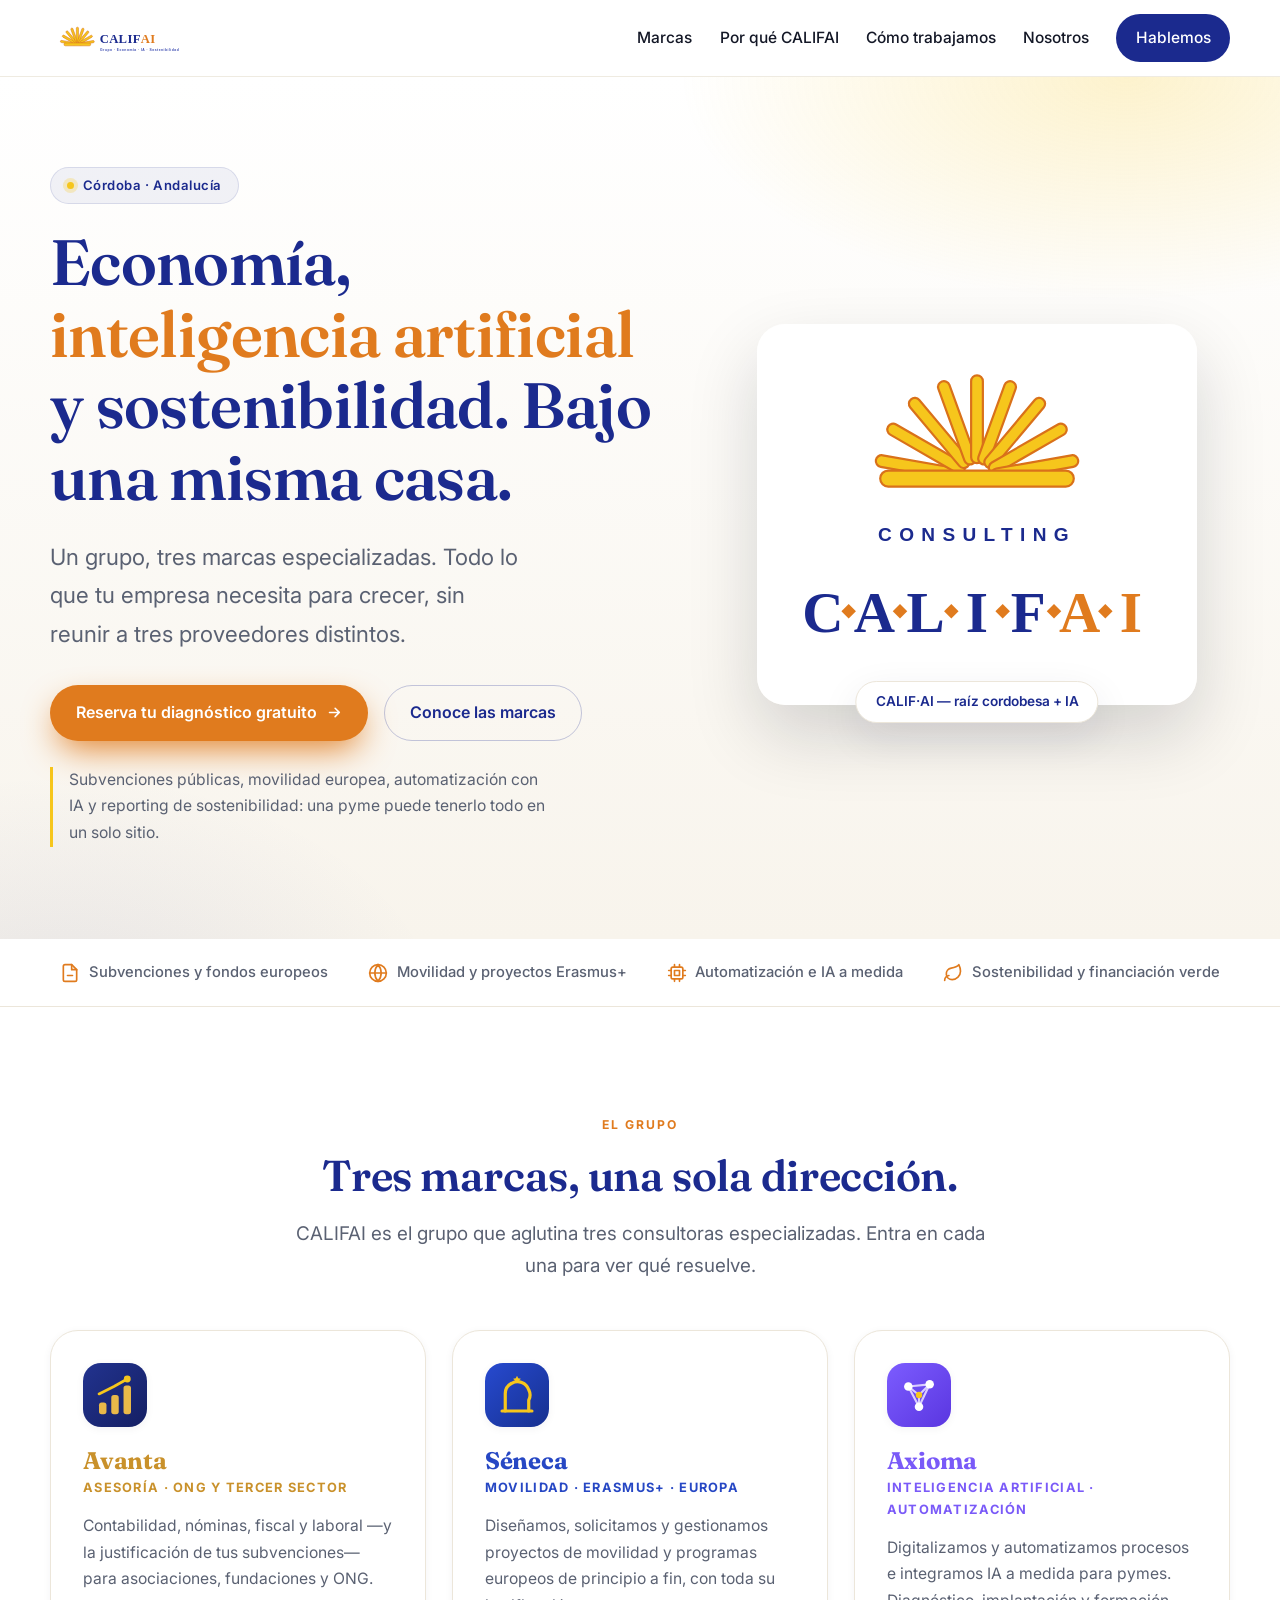
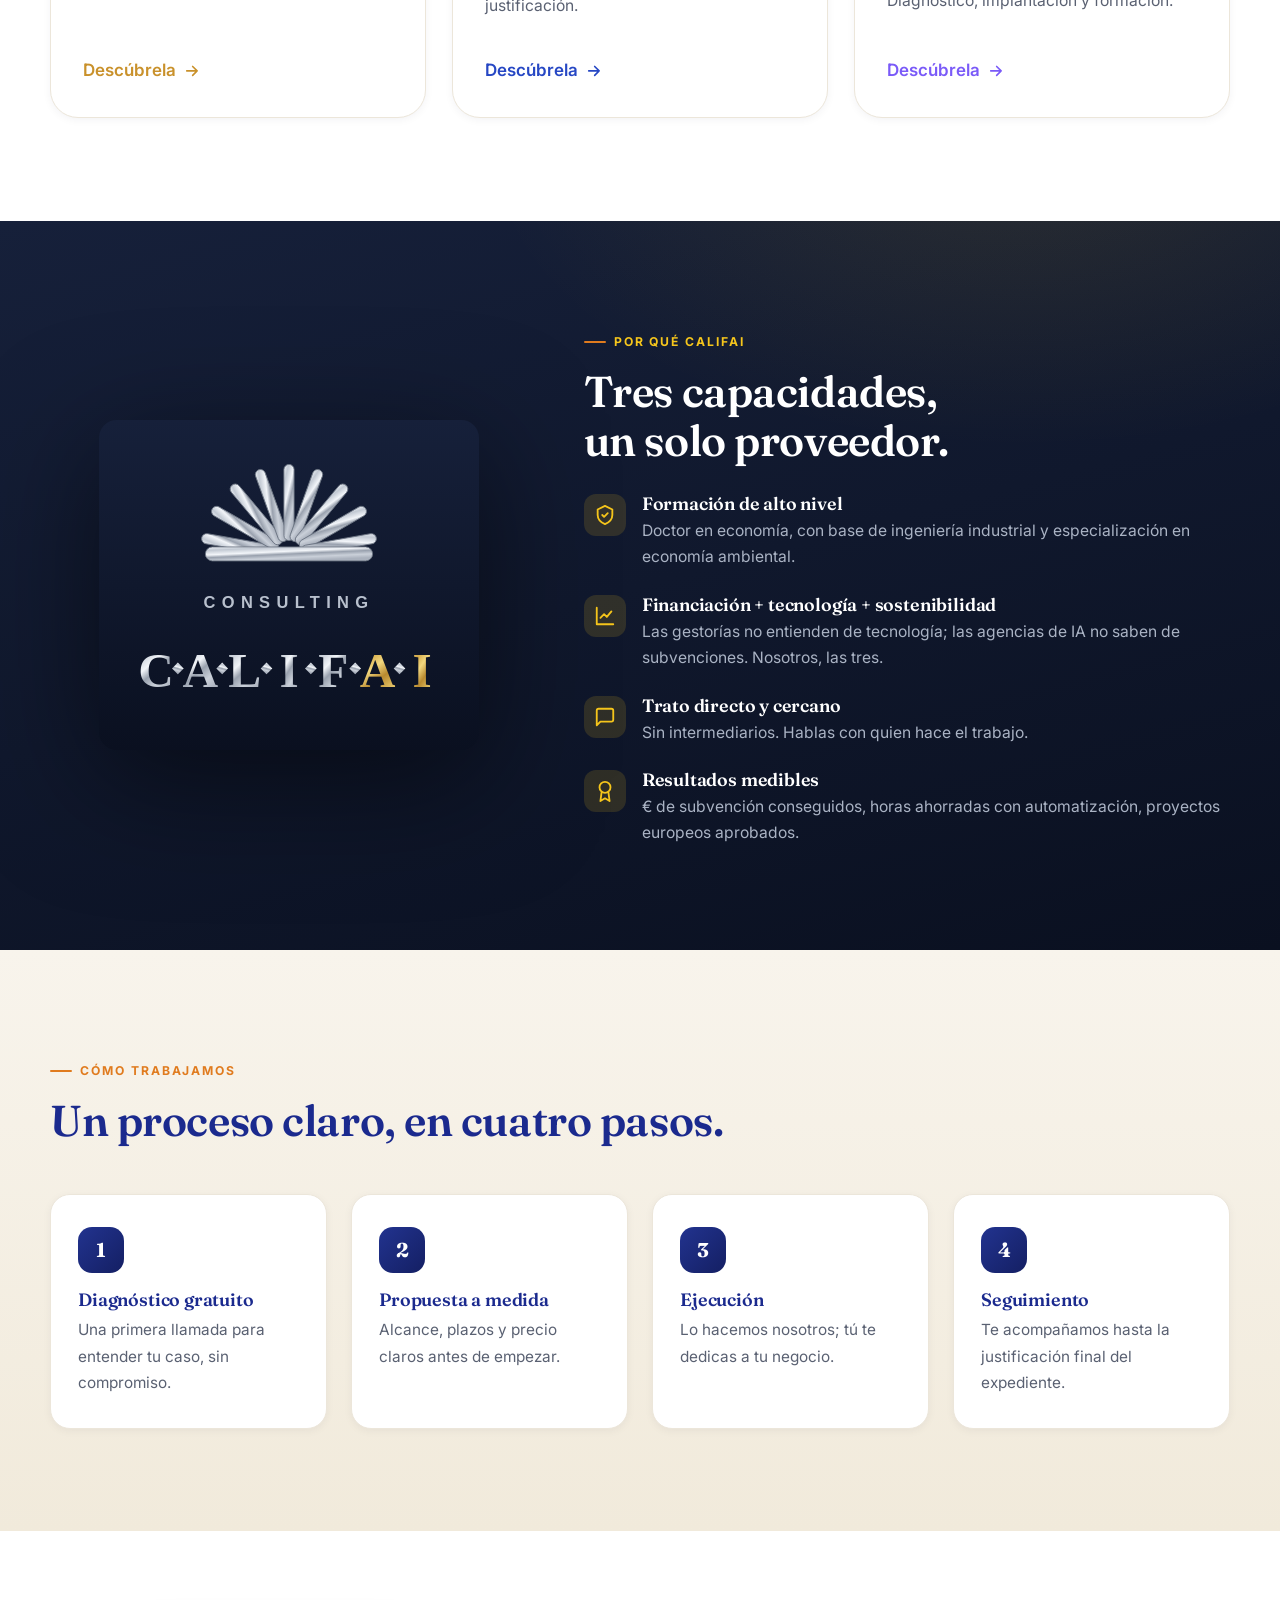
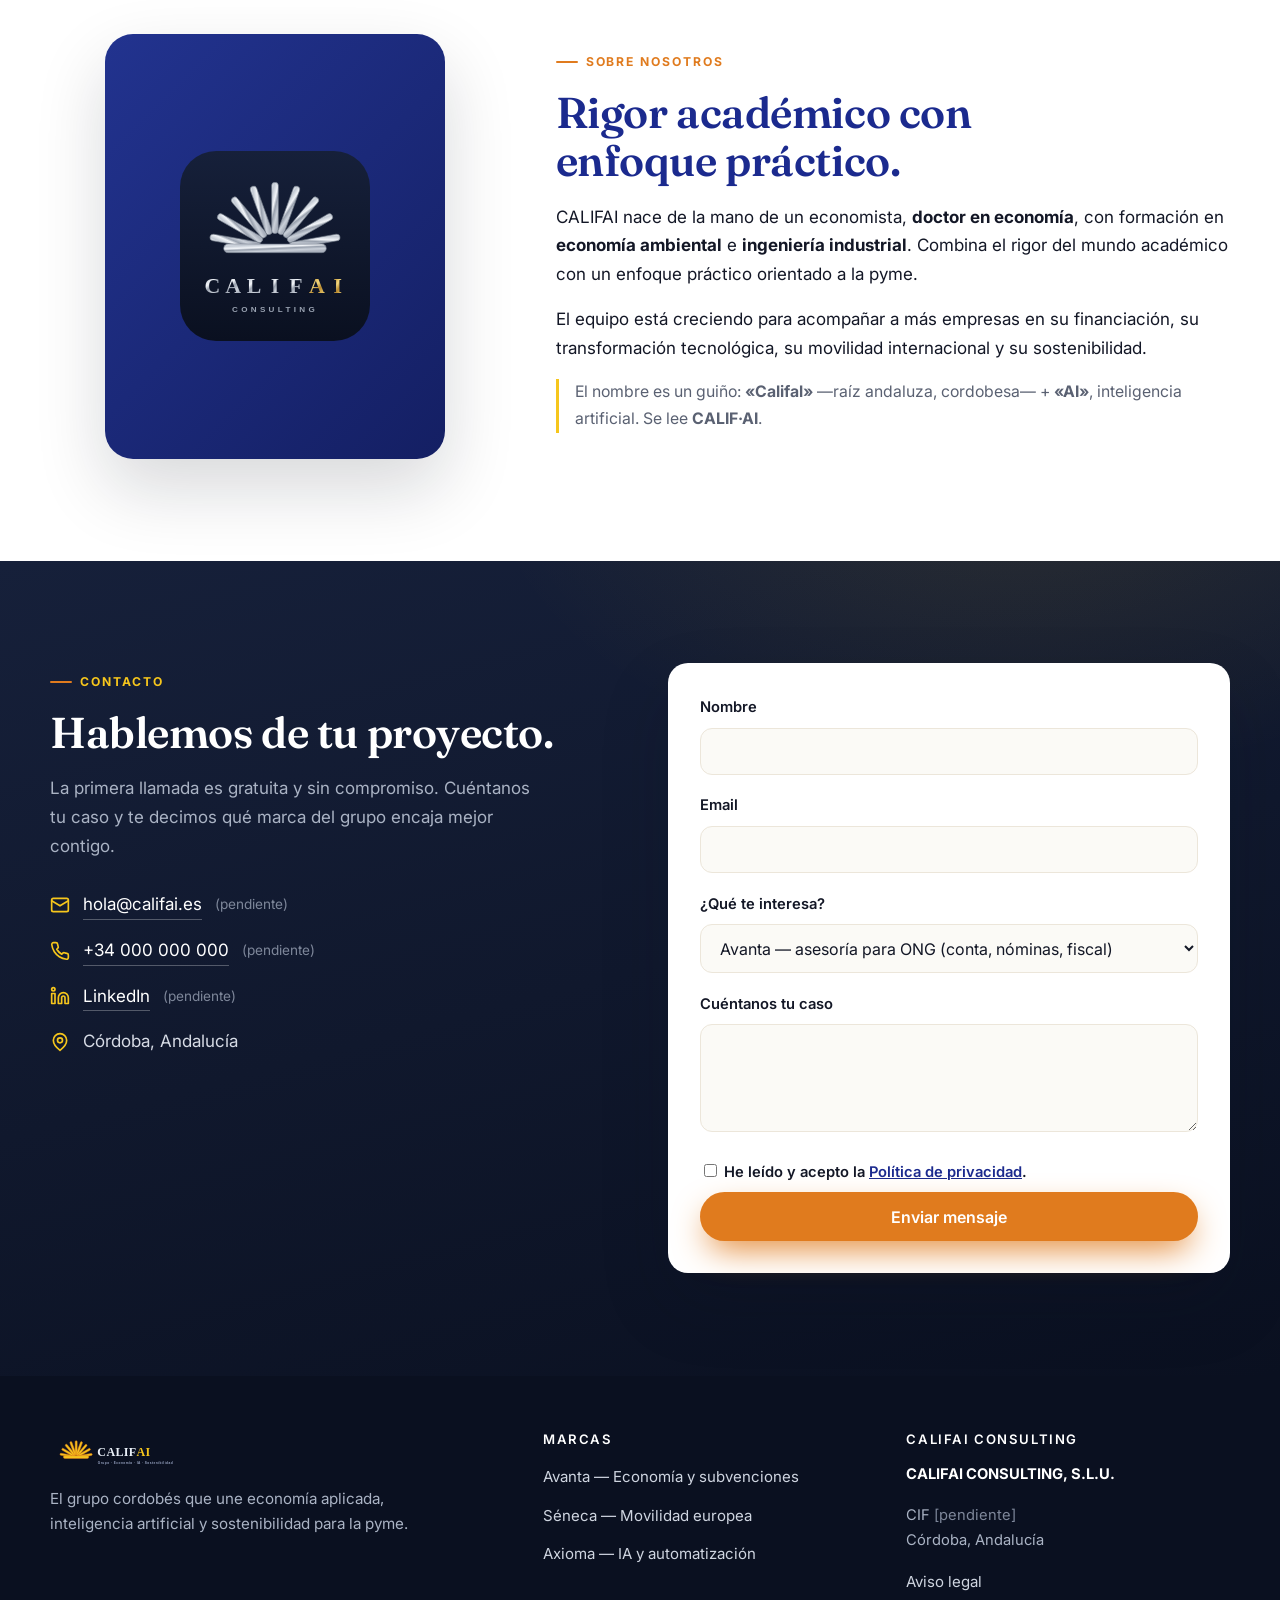
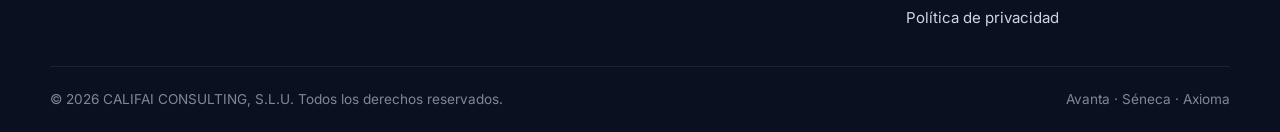
==== commit c135c6d6: "Reenfoca Avanta a asesoria para ONG y tercer sector Avanta pasa a centrarse en asesoria integral (co" ====
--- a/index.html
+++ b/index.html
@@ -97,8 +97,8 @@
           <a class="brand-card reveal" data-c="avanta" href="avanta.html">
             <img class="brand-card__mark" src="assets/mark-avanta.svg" alt="" aria-hidden="true" />
             <h3 class="brand-card__name"><b>Avanta</b></h3>
-            <p class="brand-card__tag">Economía · Subvenciones · ESG</p>
-            <p class="brand-card__desc">Conseguimos financiación pública, ordenamos tus números y te ayudamos a reportar sostenibilidad y captar financiación verde.</p>
+            <p class="brand-card__tag">Asesoría · ONG y tercer sector</p>
+            <p class="brand-card__desc">Contabilidad, nóminas, fiscal y laboral —y la justificación de tus subvenciones— para asociaciones, fundaciones y ONG.</p>
             <span class="brand-card__cta">Descúbrela
               <svg viewBox="0 0 24 24" fill="none" stroke="currentColor" stroke-width="2.2" stroke-linecap="round" stroke-linejoin="round"><path d="M5 12h14M13 6l6 6-6 6"/></svg>
             </span>
@@ -218,7 +218,7 @@
           <div class="form__row">
             <label for="interes">¿Qué te interesa?</label>
             <select id="interes" name="interes" style="width:100%;font-family:inherit;font-size:1rem;padding:.8rem .95rem;border:1.5px solid var(--line);border-radius:var(--radius-sm);background:#fbfaf6;color:var(--ink);">
-              <option>Avanta — subvenciones, economía y ESG</option>
+              <option>Avanta — asesoría para ONG (conta, nóminas, fiscal)</option>
               <option>Séneca — movilidad y proyectos europeos</option>
               <option>Axioma — IA y automatización</option>
               <option>No lo tengo claro, asesoradme</option>
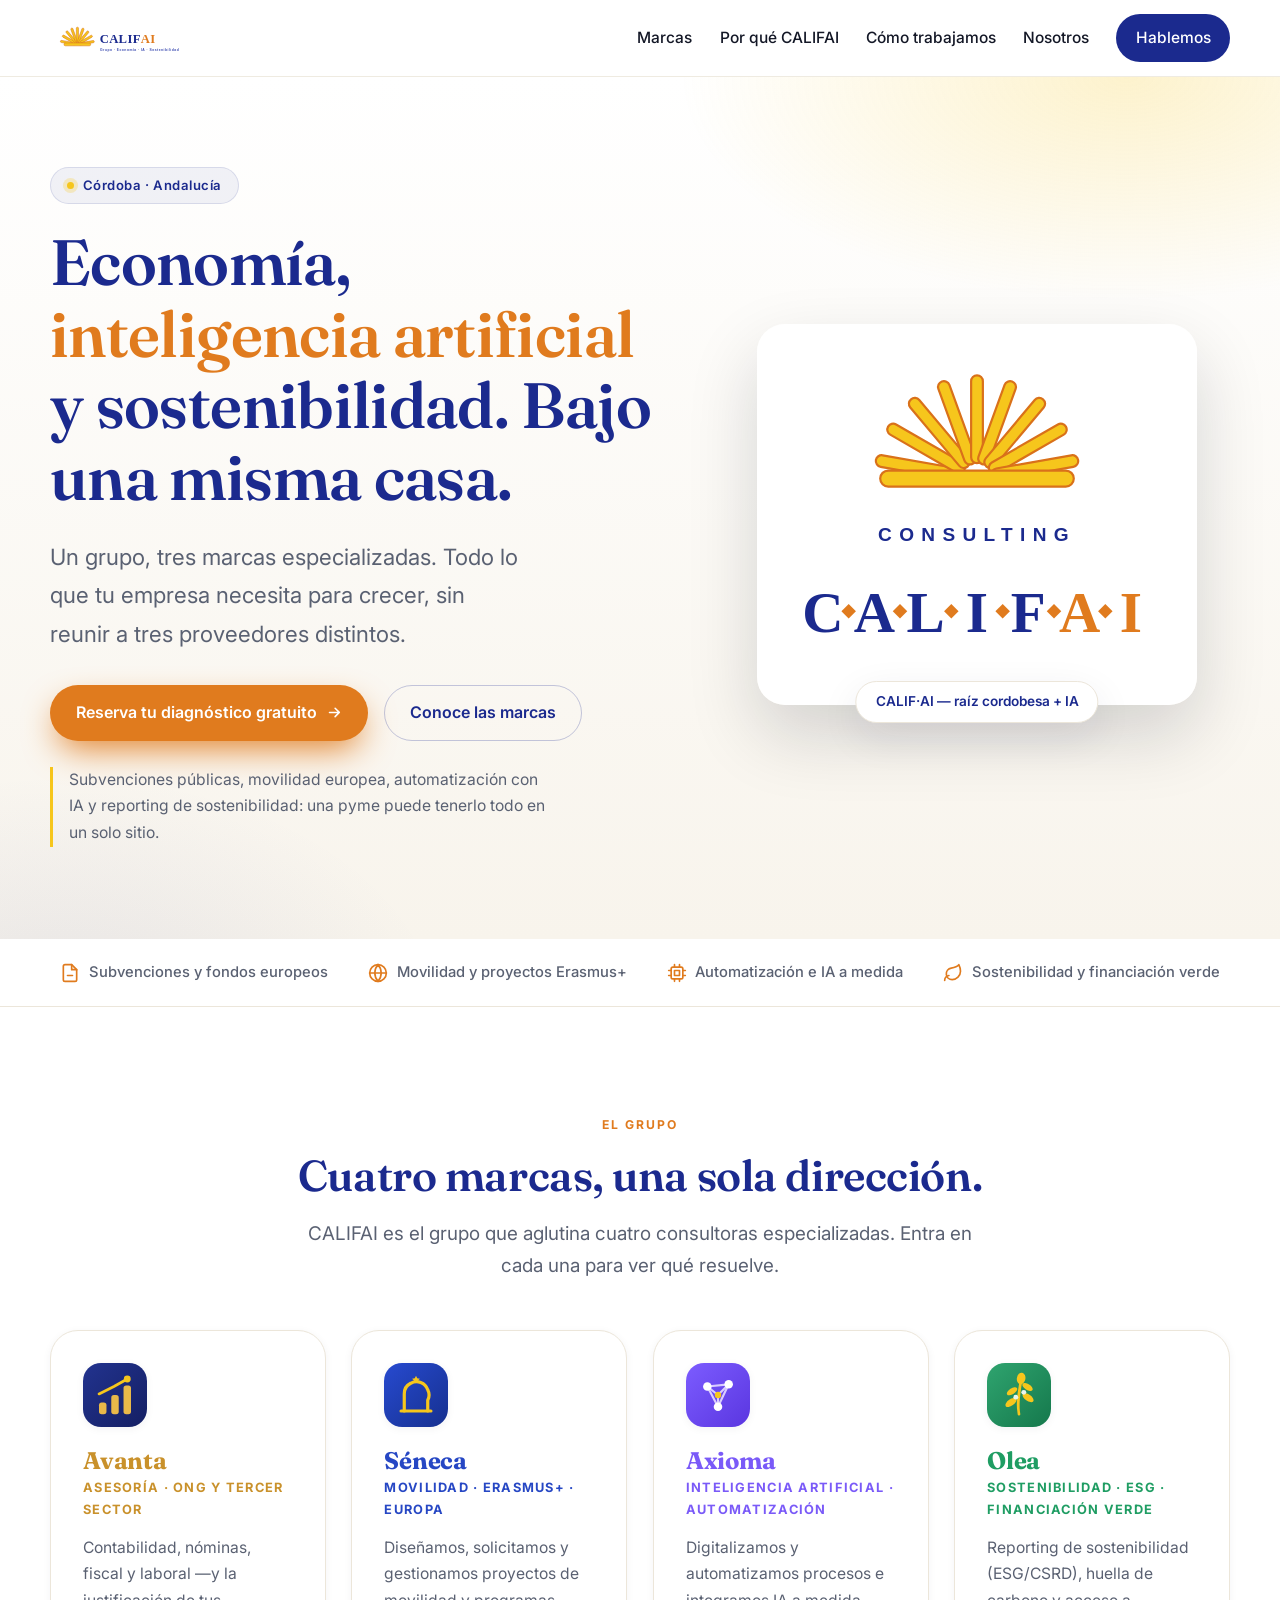
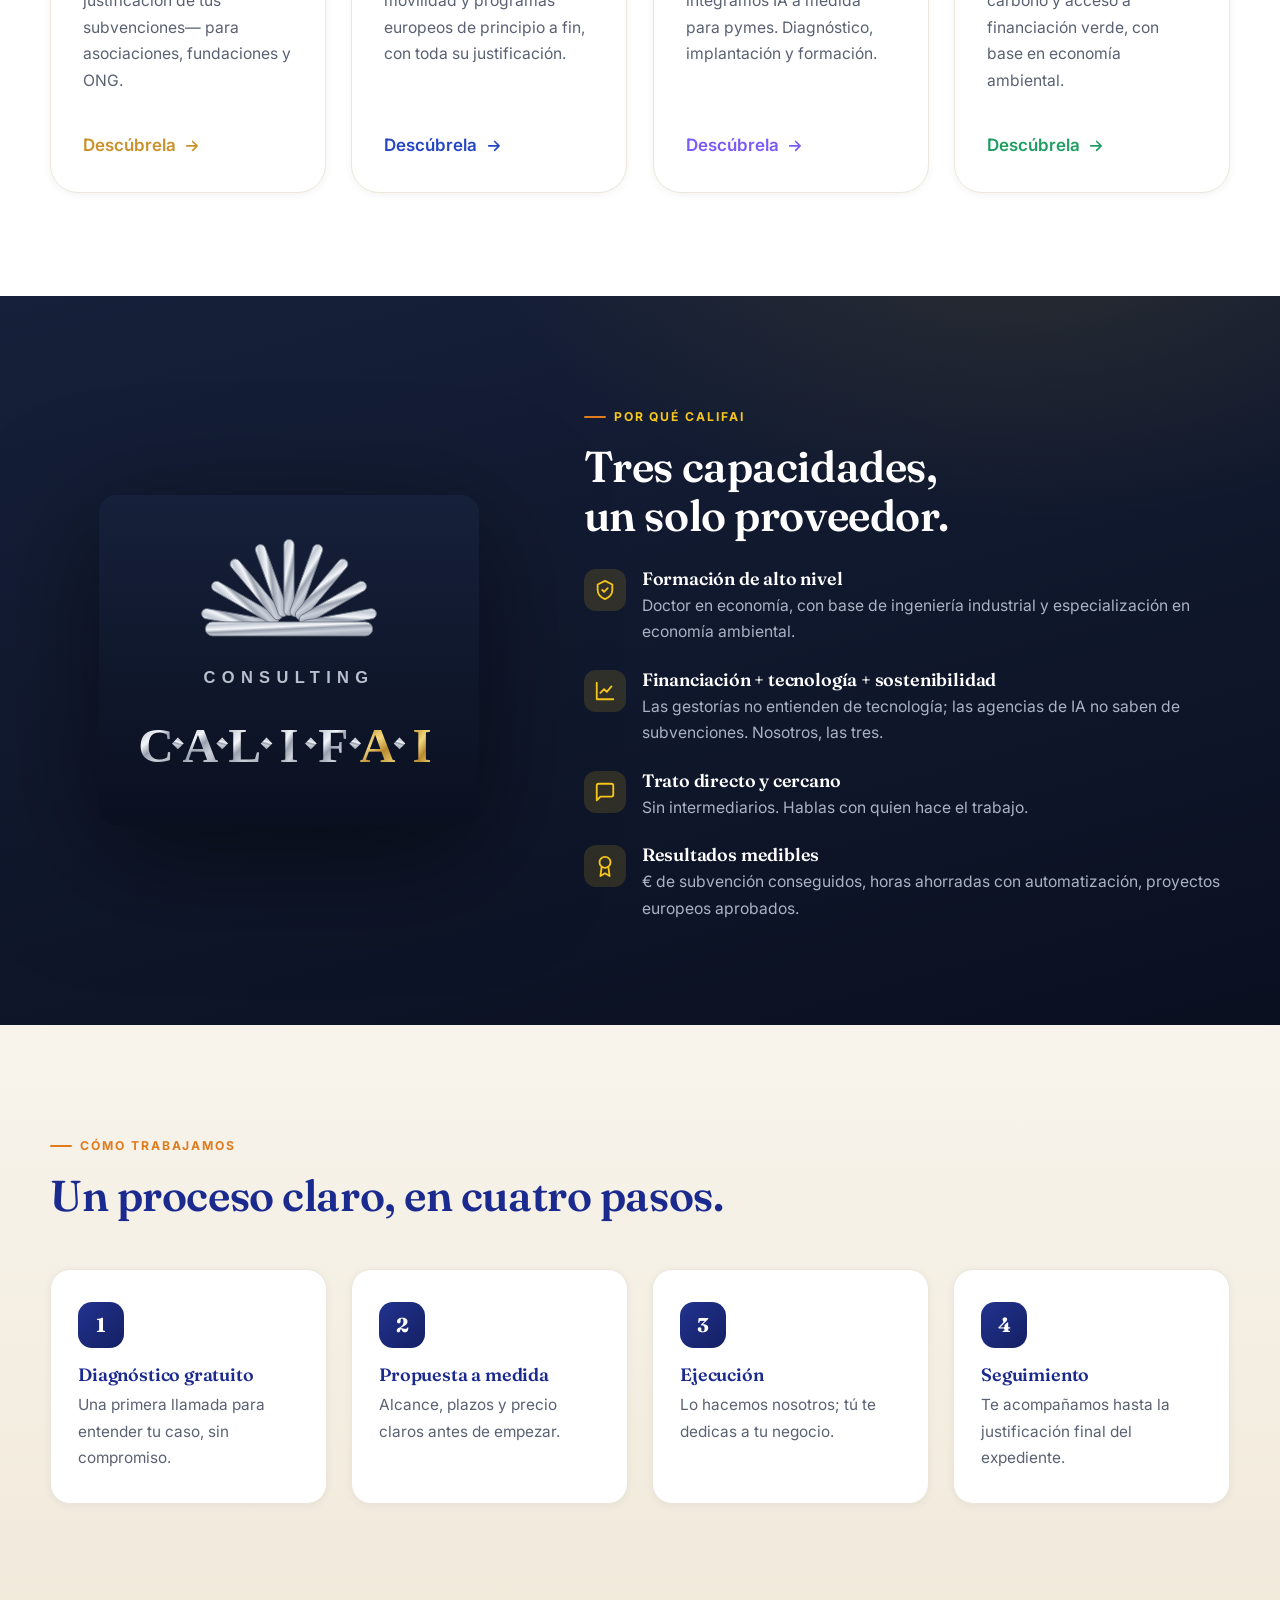
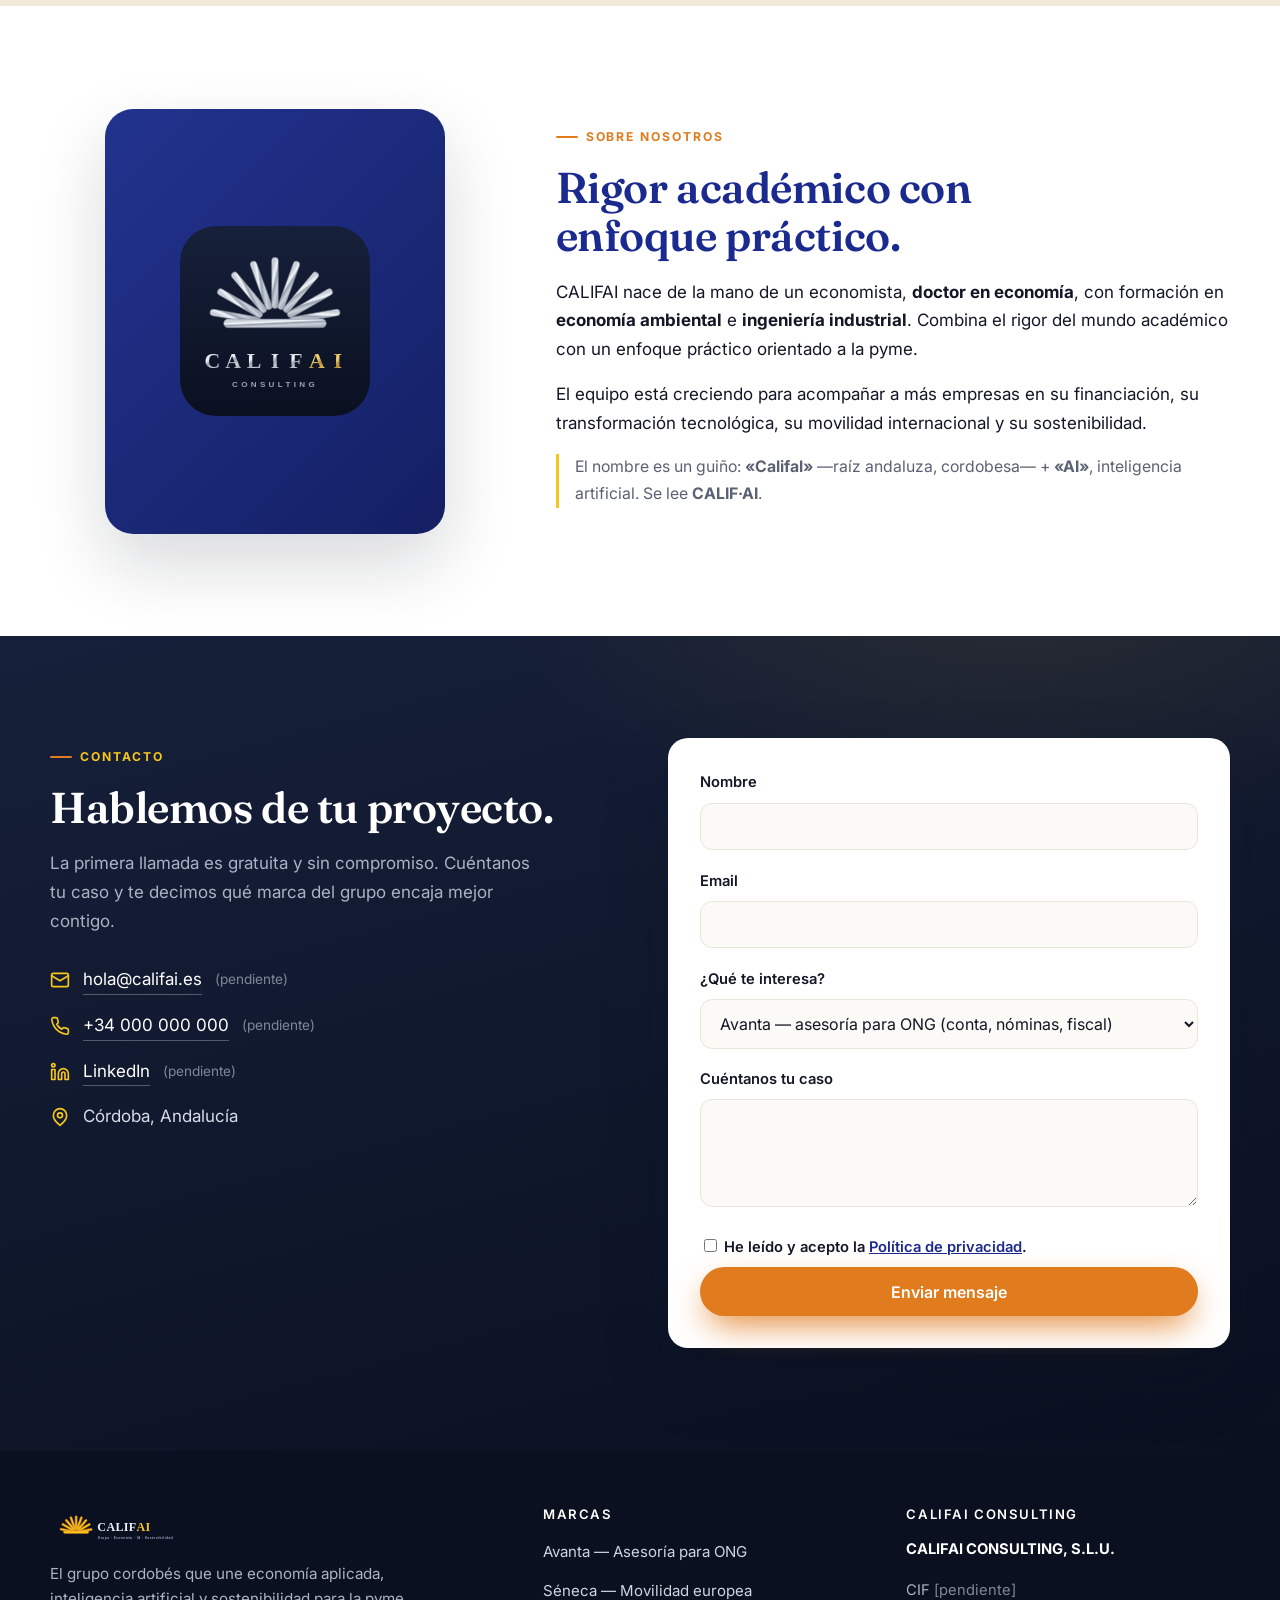
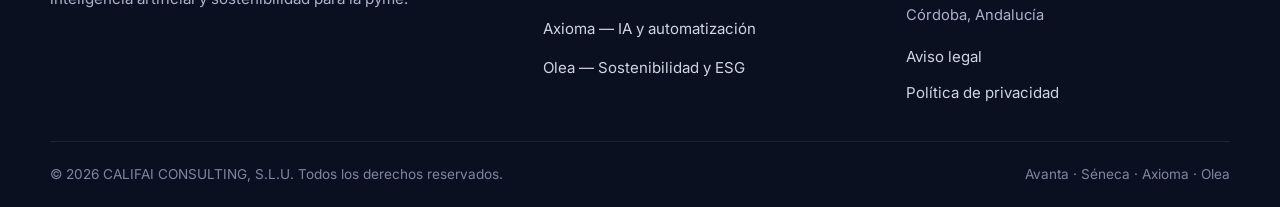
==== commit f9a23e15: "Anade Olea, la marca de sostenibilidad del grupo Cuarta marca con pagina propia (olea.html): reporti" ====
--- a/index.html
+++ b/index.html
@@ -5,18 +5,18 @@
   <meta name="viewport" content="width=device-width, initial-scale=1.0" />
 
   <title>CALIFAI — Grupo de economía, IA y sostenibilidad para tu empresa</title>
-  <meta name="description" content="Grupo cordobés que une asesoría económica y subvenciones (Avanta), movilidad y proyectos europeos (Séneca) e inteligencia artificial (Axioma). Una sola casa, tres capacidades." />
+  <meta name="description" content="Grupo cordobés con cuatro marcas: asesoría para ONG (Avanta), movilidad y proyectos europeos (Séneca), inteligencia artificial (Axioma) y sostenibilidad (Olea). Una sola casa, todas las capacidades." />
   <meta name="author" content="CALIFAI CONSULTING, S.L.U." />
   <meta name="theme-color" content="#1B2A8E" />
 
   <meta property="og:type" content="website" />
   <meta property="og:title" content="CALIFAI — Economía, IA y sostenibilidad" />
-  <meta property="og:description" content="Subvenciones, movilidad europea, automatización e IA. Un grupo, tres marcas." />
+  <meta property="og:description" content="Asesoría para ONG, movilidad europea, IA y sostenibilidad. Un grupo, cuatro marcas." />
   <meta property="og:image" content="assets/califai_plata_medianoche.svg" />
   <meta property="og:locale" content="es_ES" />
   <meta name="twitter:card" content="summary_large_image" />
   <meta name="twitter:title" content="CALIFAI — Economía, IA y sostenibilidad" />
-  <meta name="twitter:description" content="Subvenciones, movilidad europea, automatización e IA. Un grupo, tres marcas." />
+  <meta name="twitter:description" content="Asesoría para ONG, movilidad europea, IA y sostenibilidad. Un grupo, cuatro marcas." />
   <meta name="twitter:image" content="assets/califai_plata_medianoche.svg" />
 
   <link rel="icon" type="image/svg+xml" href="assets/califai_icono_metalico.svg" />
@@ -89,8 +89,8 @@
       <div class="container">
         <header class="section__head section__head--center reveal">
           <span class="eyebrow eyebrow--center">El grupo</span>
-          <h2 class="section__title text-balance">Tres marcas, una sola dirección.</h2>
-          <p class="section__lead">CALIFAI es el grupo que aglutina tres consultoras especializadas. Entra en cada una para ver qué resuelve.</p>
+          <h2 class="section__title text-balance">Cuatro marcas, una sola dirección.</h2>
+          <p class="section__lead">CALIFAI es el grupo que aglutina cuatro consultoras especializadas. Entra en cada una para ver qué resuelve.</p>
         </header>
 
         <div class="brands">
@@ -119,6 +119,16 @@
             <h3 class="brand-card__name"><b>Axioma</b></h3>
             <p class="brand-card__tag">Inteligencia artificial · Automatización</p>
             <p class="brand-card__desc">Digitalizamos y automatizamos procesos e integramos IA a medida para pymes. Diagnóstico, implantación y formación.</p>
+            <span class="brand-card__cta">Descúbrela
+              <svg viewBox="0 0 24 24" fill="none" stroke="currentColor" stroke-width="2.2" stroke-linecap="round" stroke-linejoin="round"><path d="M5 12h14M13 6l6 6-6 6"/></svg>
+            </span>
+          </a>
+
+          <a class="brand-card reveal" data-c="olea" href="olea.html">
+            <img class="brand-card__mark" src="assets/mark-olea.svg" alt="" aria-hidden="true" />
+            <h3 class="brand-card__name"><b>Olea</b></h3>
+            <p class="brand-card__tag">Sostenibilidad · ESG · Financiación verde</p>
+            <p class="brand-card__desc">Reporting de sostenibilidad (ESG/CSRD), huella de carbono y acceso a financiación verde, con base en economía ambiental.</p>
             <span class="brand-card__cta">Descúbrela
               <svg viewBox="0 0 24 24" fill="none" stroke="currentColor" stroke-width="2.2" stroke-linecap="round" stroke-linejoin="round"><path d="M5 12h14M13 6l6 6-6 6"/></svg>
             </span>
@@ -221,6 +231,7 @@
               <option>Avanta — asesoría para ONG (conta, nóminas, fiscal)</option>
               <option>Séneca — movilidad y proyectos europeos</option>
               <option>Axioma — IA y automatización</option>
+              <option>Olea — sostenibilidad, ESG y financiación verde</option>
               <option>No lo tengo claro, asesoradme</option>
             </select>
           </div>
@@ -249,9 +260,10 @@
       <div class="footer__col">
         <h4>Marcas</h4>
         <ul>
-          <li><a href="avanta.html">Avanta — Economía y subvenciones</a></li>
+          <li><a href="avanta.html">Avanta — Asesoría para ONG</a></li>
           <li><a href="seneca.html">Séneca — Movilidad europea</a></li>
           <li><a href="axioma.html">Axioma — IA y automatización</a></li>
+          <li><a href="olea.html">Olea — Sostenibilidad y ESG</a></li>
         </ul>
       </div>
       <div class="footer__col footer__legal">
@@ -266,7 +278,7 @@
     </div>
     <div class="container footer__bottom">
       <p>&copy; <span id="year">2026</span> CALIFAI CONSULTING, S.L.U. Todos los derechos reservados.</p>
-      <p>Avanta · Séneca · Axioma</p>
+      <p>Avanta · Séneca · Axioma · Olea</p>
     </div>
   </footer>
 
--- a/styles.css
+++ b/styles.css
@@ -48,6 +48,7 @@
 .brand-avanta { --accent:#C9912B; --accent-strong:#a9781f; --accent-soft:rgba(201,145,43,.12); --brand-grad:linear-gradient(135deg,#22338f,#141f63); }
 .brand-seneca { --accent:#2647C4; --accent-strong:#1a328f; --accent-soft:rgba(38,71,196,.12); --brand-grad:linear-gradient(135deg,#274ad0,#16308f); }
 .brand-axioma { --accent:#7A5AF8; --accent-strong:#5a36e0; --accent-soft:rgba(122,90,248,.14); --brand-grad:linear-gradient(135deg,#7c5cff,#5a36e0); }
+.brand-olea   { --accent:#1F9D63; --accent-strong:#15784c; --accent-soft:rgba(31,157,99,.13); --brand-grad:linear-gradient(135deg,#2fa46f,#15784c); }
 
 /* ---------- Reset / base ---------- */
 *, *::before, *::after { box-sizing: border-box; }
@@ -163,7 +164,7 @@
 .icon-badge svg { width: 28px; height: 28px; }
 
 /* ---------- Marcas del grupo (tarjetas-enlace) ---------- */
-.brands { display: grid; grid-template-columns: repeat(3, 1fr); gap: 1.6rem; }
+.brands { display: grid; grid-template-columns: repeat(auto-fit, minmax(248px, 1fr)); gap: 1.6rem; }
 .brand-card {
   --c: var(--navy);
   position: relative; display: flex; flex-direction: column;
@@ -178,6 +179,7 @@
 .brand-card[data-c="avanta"] { --c: #C9912B; }
 .brand-card[data-c="seneca"] { --c: #2647C4; }
 .brand-card[data-c="axioma"] { --c: #7A5AF8; }
+.brand-card[data-c="olea"] { --c: #1F9D63; }
 .brand-card__mark { width: 64px; height: 64px; border-radius: 18px; box-shadow: var(--shadow-sm); margin-bottom: 1.3rem; }
 .brand-card__name { font-size: 1.5rem; color: var(--navy); margin-bottom: .15rem; }
 .brand-card__name b { color: var(--c); }
